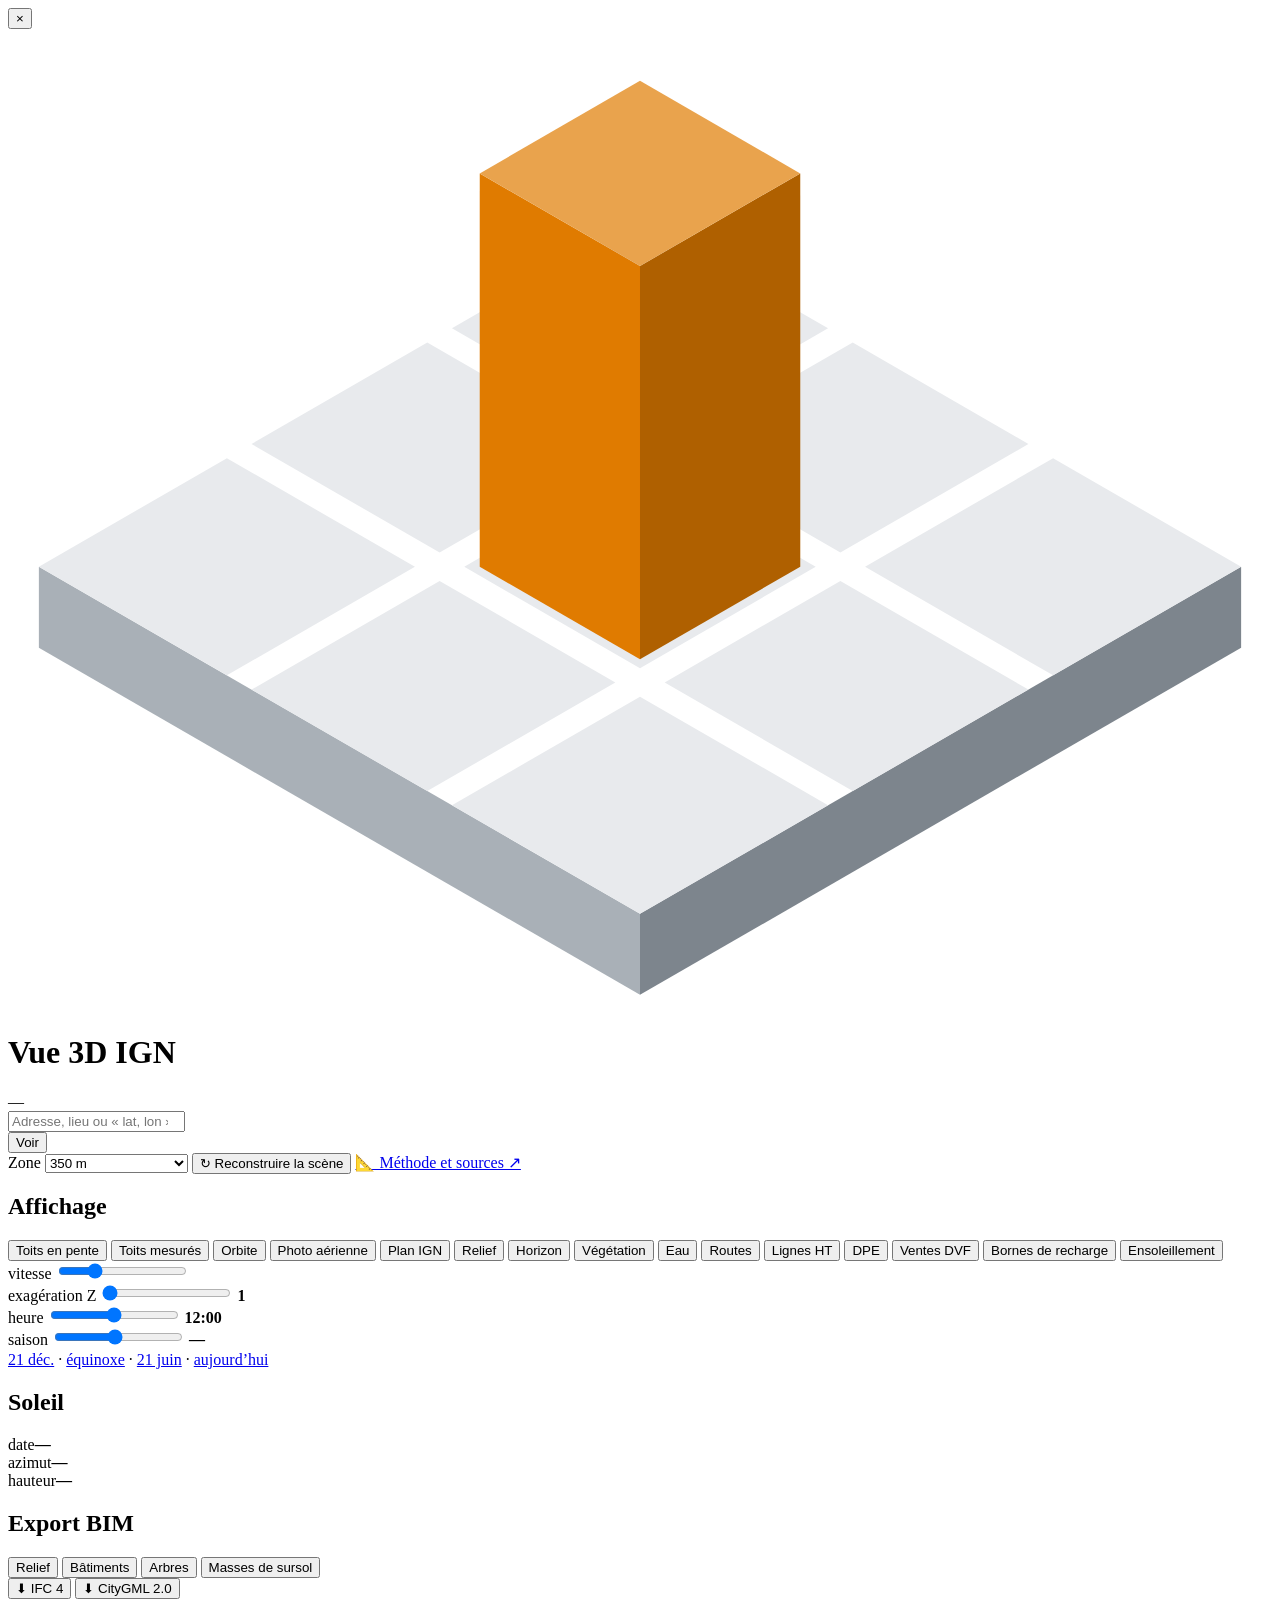
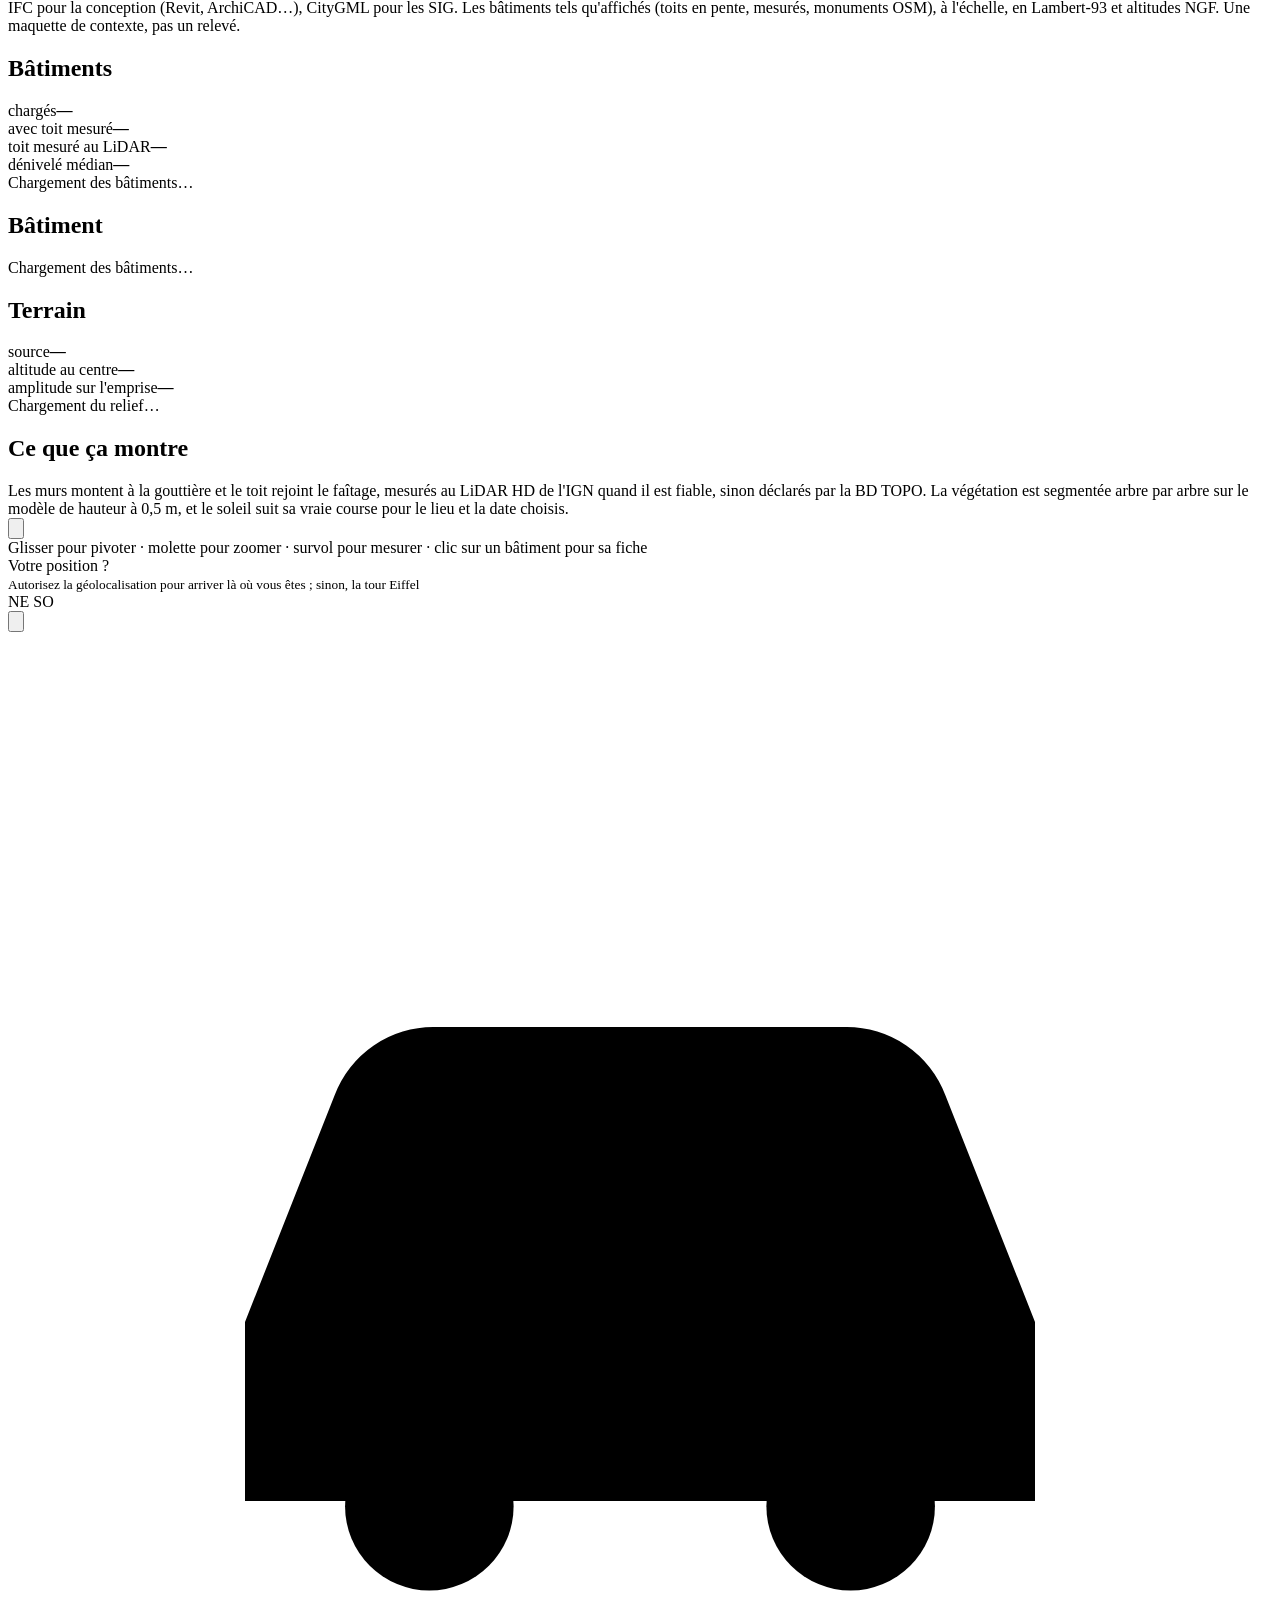
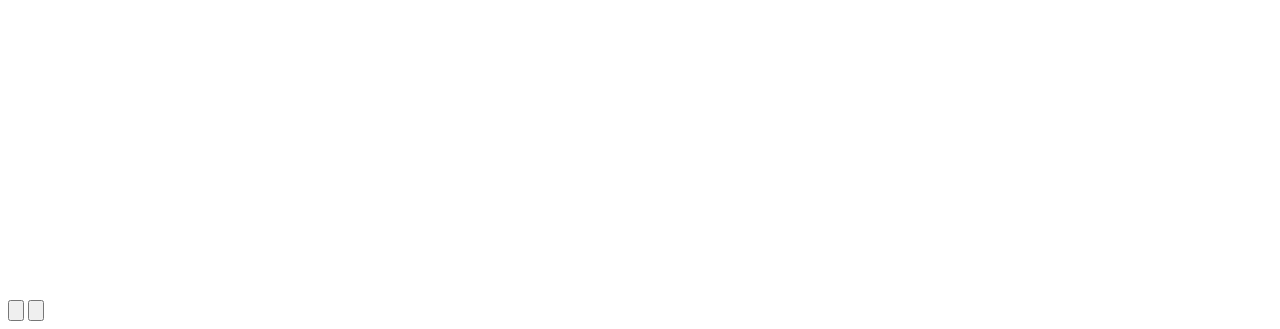
==== vue3d/static/index.html @ 6e0ed1bf "feat(scene): l'ensoleillement des toits, sur une année type de PVGIS Un bouton « Ensoleillement » pe" ====
<!DOCTYPE html>
<html lang="fr">
<head>
    <meta charset="utf-8" />
    <!-- Le logo, la Tuile (docs/logo/). Le PNG sert aux navigateurs sans
         favicon SVG ; il porte sa taille pour que Chrome garde le SVG, qui
         reste net à toute densité d'écran. iOS arrondit lui-même les coins
         de l'icône d'écran d'accueil, d'où un carré plein. -->
    <link rel="icon" href="static/favicon-32.png" sizes="32x32" type="image/png" />
    <link rel="icon" href="static/favicon.svg" type="image/svg+xml" />
    <link rel="apple-touch-icon" href="static/apple-touch-icon.png" />
    <meta name="viewport" content="width=device-width, initial-scale=1" />
    <!-- Ajoutée à l'écran d'accueil, la page s'ouvre sans la barre du
         navigateur : le seul plein écran de l'iPhone, qui n'a pas l'API. -->
    <meta name="mobile-web-app-capable" content="yes" />
    <meta name="apple-mobile-web-app-capable" content="yes" />
    <meta name="theme-color" content="#1f2328" />
    <title>Vue 3D IGN</title>
    <link rel="stylesheet" href="static/css/scene.css" />
    <script>
    // Petit écran, ou plein écran : la vue prend toute la place et le panneau
    // devient un tiroir (html.tiroir). Posée ici, avant le premier rendu : le
    // module, qui attend three.js, l'aurait posée après un premier affichage
    // à deux colonnes. 780 px : en dessous, le panneau de 300 px laissait moins
    // de 480 px à la vue ; 520 px de haut : un téléphone tenu en paysage.
    (() => {
        const petit = matchMedia('(max-width: 780px), (max-height: 520px)');
        const racine = document.documentElement;
        window.majTiroir = () => {
            const tiroir = petit.matches || racine.classList.contains('plein-ecran');
            racine.classList.toggle('tiroir', tiroir);
            if (!tiroir) racine.classList.remove('tiroir-ouvert');
        };
        window.majTiroir();
        petit.addEventListener('change', window.majTiroir);
    })();
    </script>
</head>
<body>
<div id="app">
    <div id="panel">
        <header>
            <button type="button" id="btn-fermer-tiroir" aria-label="Fermer le panneau">×</button>
            <h1><svg class="logo" viewBox="9.03 18.40 81.94 63.25" aria-hidden="true">
                <polygon points="11.03,51.90 50,74.40 50,79.65 11.03,57.15" fill="#a9b0b7"/>
                <polygon points="88.97,51.90 50,74.40 50,79.65 88.97,57.15" fill="#7d858d"/>
                <g fill="#e8eaed"><polygon points="50,29.40 62.19,36.44 50,43.48 37.81,36.44"/><polygon points="36.21,37.36 48.40,44.40 37.01,50.98 24.82,43.94"/><polygon points="23.22,44.86 35.41,51.90 23.22,58.94 11.03,51.90"/><polygon points="63.79,37.36 75.18,43.94 62.99,50.98 51.60,44.40"/><polygon points="50,45.32 61.39,51.90 50,58.48 38.61,51.90"/><polygon points="37.01,52.82 48.40,59.40 36.21,66.44 24.82,59.86"/><polygon points="76.78,44.86 88.97,51.90 76.78,58.94 64.59,51.90"/><polygon points="62.99,52.82 75.18,59.86 63.79,66.44 51.60,59.40"/><polygon points="50,60.32 62.19,67.36 50,74.40 37.81,67.36"/></g>
                <polygon points="39.61,51.90 50,57.90 50,32.40 39.61,26.40" fill="#e07b00"/>
                <polygon points="60.39,51.90 50,57.90 50,32.40 60.39,26.40" fill="#af6000"/>
                <polygon points="50,20.40 60.39,26.40 50,32.40 39.61,26.40" fill="#e9a34d"/>
            </svg>Vue 3D IGN</h1>
            <div id="nom-point" hidden></div>
            <div class="sub" id="coord-point">—</div>
            <form id="form-point" class="form-point" role="search" autocomplete="off">
                <div class="recherche">
                    <input id="in-lieu" type="search" placeholder="Adresse, lieu ou « lat, lon »"
                           aria-label="Adresse, lieu ou coordonnées" role="combobox" aria-autocomplete="list"
                           aria-expanded="false" aria-controls="suggestions" enterkeyhint="go" spellcheck="false" />
                    <ul id="suggestions" role="listbox" aria-label="Lieux trouvés" hidden></ul>
                </div>
                <button type="submit">Voir</button>
            </form>
            <!-- 2 000 m n'est pas proposé : la vue y rame (81 875 houppiers à
                 Gordes, quatre fois ceux de 1 000 m). `&zone=2000` dans l'URL
                 reste servi, et le sélecteur l'affiche alors. -->
            <label class="zone" title="Côté nord-sud de la zone chargée. Une zone plus petite se construit plus vite : jusqu'à huit fois à 350 m.">
                Zone
                <select id="in-zone">
                    <option value="350">350 m</option>
                    <option value="500">500 m</option>
                    <option value="700">700 m</option>
                    <option value="1000">1 000 m (par défaut)</option>
                </select>
            </label>
            <button type="button" id="btn-reconstruire" class="reconstruire"
                    title="Relire les données de l'IGN et reconstruire cette scène et ses couches. Au plus une fois toutes les 10 minutes.">↻ Reconstruire la scène</button>
            <a href="https://github.com/ysimonx/vue-3d-ign#readme" target="_blank" rel="noopener">📐 Méthode et sources ↗</a>
        </header>

        <div class="section">
            <h2>Affichage</h2>
            <div class="toggles">
                <button class="toggle on" id="t-roof">Toits en pente</button>
                <button class="toggle on" id="t-mesure" title="Pans mesurés au LiDAR là où le toit résumé s'en écarte de plus de 0,7 m">Toits mesurés</button>
                <button class="toggle on" id="t-monuments" hidden title="Parties de bâtiments modélisées dans OpenStreetMap (building:part)">Monuments OSM</button>
                <button class="toggle" id="t-orbit">Orbite</button>
                <button class="toggle on" id="t-fond">Photo aérienne</button>
                <button class="toggle" id="t-plan">Plan IGN</button>
                <button class="toggle on" id="t-relief">Relief</button>
                <button class="toggle on" id="t-horizon" title="Le paysage alentour jusqu'à 60 km, en tuiles : orthophoto et RGE ALTI de l'IGN">Horizon</button>
                <button class="toggle" id="t-veg">Végétation</button>
                <button class="toggle on" id="t-eau">Eau</button>
                <button class="toggle on" id="t-routes">Routes</button>
                <button class="toggle on" id="t-lignes">Lignes HT</button>
                <button class="toggle on" id="t-constructions" hidden title="Réservoirs, torchères, cheminées, antennes et mâts de la BD TOPO">Réservoirs, mâts</button>
                <button class="toggle on" id="t-ouvrages" hidden title="Murs, ponts, voies ferrées et terrains de sport de la BD TOPO">Murs, ponts, rails</button>
                <button class="toggle" id="t-nuage" hidden title="Tout le bâti en points du nuage LiDAR HD ; les ouvrages ajourés, comme la tour Eiffel, y sont toujours">Nuage LiDAR</button>
                <button class="toggle on" id="t-vehicules" hidden title="Véhicules vus sur l'orthophoto, le jour de la prise de vue">Véhicules</button>
                <button class="toggle on" id="t-piscines" hidden title="Piscines vues sur l'orthophoto">Piscines</button>
                <button class="toggle on" id="t-navires" hidden title="Bateaux vus sur l'orthophoto, sur l'eau">Bateaux</button>
                <button class="toggle on" id="t-panneaux" hidden title="Panneaux solaires du registre OpenPVMapper">Panneaux solaires</button>
                <button class="toggle" id="t-dpe" title="Diagnostics de performance énergétique (ADEME) des bâtiments autour du point : lus au premier clic">DPE</button>
                <button class="toggle" id="t-dvf" title="Ventes immobilières des cinq dernières années (DVF) autour du point : lues au premier clic">Ventes DVF</button>
                <button class="toggle" id="t-bornes" title="Bornes de recharge pour véhicules électriques (base nationale IRVE, data.gouv.fr) autour du point : lues au premier clic">Bornes de recharge</button>
                <button class="toggle" id="t-solaire" title="Le soleil reçu par chaque toit sur une année type (PVGIS), avec l'ombre des bâtiments, des arbres et du relief : calculé au premier clic">Ensoleillement</button>
            </div>
            <div class="row">
                <label for="speed" title="Orbite : degrés par seconde. Drone : vitesse de pointe, 3 m/s par cran.">vitesse</label>
                <input type="range" id="speed" min="1" max="20" step="1" value="6" />
            </div>
            <div class="row">
                <label for="exag">exagération Z</label>
                <input type="range" id="exag" min="1" max="5" step="0.5" value="1" />
                <b id="s-exag">1</b>
            </div>
            <div class="row">
                <label for="heure">heure</label>
                <input type="range" id="heure" min="0" max="24" step="0.25" value="12" />
                <b id="s-heure">12:00</b>
            </div>
            <div class="row">
                <label for="saison">saison</label>
                <input type="range" id="saison" min="1" max="365" step="1" value="172" />
                <b id="s-saison">—</b>
            </div>
            <div class="note" style="margin-top:2px">
                <a href="#" class="saison-cran" data-mois="12" data-jour="21">21 déc.</a> ·
                <a href="#" class="saison-cran" data-mois="3" data-jour="21">équinoxe</a> ·
                <a href="#" class="saison-cran" data-mois="6" data-jour="21">21 juin</a> ·
                <a href="#" id="saison-aujourdhui">aujourd’hui</a>
            </div>
        </div>

        <div class="section">
            <h2>Soleil</h2>
            <div class="stat"><span>date</span><b id="s-date">—</b></div>
            <div class="stat"><span>azimut</span><b id="s-azimut">—</b></div>
            <div class="stat"><span>hauteur</span><b id="s-hauteur">—</b></div>
            <div class="note" id="note-soleil"></div>
        </div>

        <div class="section">
            <h2>Export BIM</h2>
            <div class="toggles">
                <button class="toggle on" id="x-relief">Relief</button>
                <button class="toggle on" id="x-batiments">Bâtiments</button>
                <button class="toggle on" id="x-arbres">Arbres</button>
                <button class="toggle" id="x-masses" title="Sursol ni bâti ni végétal : murs, abris, véhicules…">Masses de sursol</button>
            </div>
            <button type="button" class="lien-ext" id="btn-ifc" data-format="ifc"
                    title="Pour Revit, ArchiCAD, Vectorworks, Allplan…">⬇ IFC 4</button>
            <button type="button" class="lien-ext" id="btn-citygml" data-format="citygml"
                    title="Pour les SIG et les maquettes urbaines : FME, 3DCityDB, FZKViewer…">⬇ CityGML 2.0</button>
            <div class="note" id="note-export">
                IFC pour la conception (Revit, ArchiCAD…), CityGML pour les SIG.
                Les bâtiments tels qu'affichés (toits en pente, mesurés, monuments
                OSM), à l'échelle, en Lambert-93 et altitudes NGF. Une maquette de
                contexte, pas un relevé.
            </div>
        </div>

        <div class="section" id="sec-moi" hidden>
            <h2>Ma position</h2>
            <div class="stat"><span>précision</span><b id="m-prec">—</b></div>
            <div class="stat"><span>distance au point</span><b id="m-dist">—</b></div>
            <div class="note" id="m-note"></div>
        </div>

        <div class="section">
            <h2>Bâtiments</h2>
            <div class="stat"><span>chargés</span><b id="s-total">—</b></div>
            <div class="stat"><span>avec toit mesuré</span><b id="s-roof">—</b></div>
            <div class="stat"><span>toit mesuré au LiDAR</span><b id="s-lidar">—</b></div>
            <div class="stat"><span>dénivelé médian</span><b id="s-slope">—</b></div>
            <div class="stat" id="l-ecarts" hidden title="Toits dessinés comparés aux points « bâtiment » du nuage LiDAR HD qui tombent dessus"><span>vérifiés au nuage LiDAR</span><b id="s-ecarts">—</b></div>
            <div class="note legende" id="legende-ecarts" hidden>Points du nuage sur les toits, décalage ôté :<i class="sous"></i>toit au-dessus<i class="egal"></i>à ±0,25 m<i class="sur"></i>toit en dessous</div>
            <div class="note" id="note">Chargement des bâtiments…</div>
        </div>

        <div class="section">
            <h2>Bâtiment</h2>
            <div id="fiche-batiment"></div>
            <div class="note" id="note-batiment">Chargement des bâtiments…</div>
        </div>

        <div class="section" id="sec-dpe" hidden>
            <h2>DPE (ADEME)</h2>
            <div id="dpe-resume"></div>
            <div class="note" id="dpe-note"></div>
        </div>

        <div class="section" id="sec-dvf" hidden>
            <h2>Ventes (DVF)</h2>
            <div id="dvf-resume"></div>
            <div id="dvf-parcelle"></div>
            <div class="note" id="dvf-note"></div>
        </div>

        <div class="section" id="sec-bornes" hidden>
            <h2>Bornes de recharge (IRVE)</h2>
            <div id="bornes-resume"></div>
            <div class="note" id="bornes-note"></div>
        </div>

        <div class="section" id="sec-solaire" hidden>
            <h2>Ensoleillement des toits</h2>
            <div id="solaire-resume"></div>
            <div class="note" id="solaire-note"></div>
        </div>

        <div class="section">
            <h2>Terrain</h2>
            <div class="stat"><span>source</span><b id="s-src">—</b></div>
            <div class="stat"><span>altitude au centre</span><b id="s-alt">—</b></div>
            <div class="stat"><span>amplitude sur l'emprise</span><b id="s-amp">—</b></div>
            <div class="note" id="note-terrain">Chargement du relief…</div>
        </div>

        <div class="section">
            <h2>Ce que ça montre</h2>
            <div class="note">
                Les murs montent à la gouttière et le toit rejoint le faîtage,
                mesurés au LiDAR HD de l'IGN quand il est fiable, sinon déclarés
                par la BD TOPO. La végétation est segmentée arbre par arbre sur le
                modèle de hauteur à 0,5 m, et le soleil suit sa vraie course pour
                le lieu et la date choisis.
            </div>
        </div>

        <div class="section" id="sec-veg" hidden>
            <h2>Végétation &amp; sursol</h2>
            <div class="stat"><span>hauteur max</span><b id="v-max">—</b></div>
            <div class="stat"><span>masque au sud</span><b id="v-masque">—</b></div>
            <div class="stat"><span>obstacle dominant</span><b id="v-obstacle">—</b></div>
            <div class="note" id="v-note">Chargement…</div>
        </div>
    </div>

    <div id="voile"></div>
    <div id="scene">
        <button type="button" id="btn-tiroir" class="bouton-vue" aria-label="Ouvrir le panneau"
                aria-controls="panel" aria-expanded="false" title="Recherche, affichage, fiches">
            <svg viewBox="0 0 24 24" aria-hidden="true"><path d="M4 7h16M4 12h16M4 17h16"/></svg>
        </button>
        <div id="haut-gauche">
            <div id="hint">Glisser pour pivoter · molette pour zoomer · survol pour mesurer · clic sur un bâtiment pour sa fiche</div>
            <div id="hud-drone" class="etat-couche" role="status" hidden></div>
            <div id="etat-monuments" class="etat-couche" role="status" hidden><i class="roue"></i><span></span></div>
            <div id="etat-ouvrages" class="etat-couche" role="status" hidden><i class="roue"></i><span></span></div>
            <div id="etat-nuage" class="etat-couche" role="status" hidden><i class="roue"></i><span></span></div>
            <div id="etat-vehicules" class="etat-couche" role="status" hidden><i class="roue"></i><span></span></div>
            <div id="etat-foncier" class="etat-couche" role="status" hidden><i class="roue"></i><span></span></div>
            <div id="etat-solaire" class="etat-couche" role="status" hidden><i class="roue"></i><span></span></div>
            <div id="etat-moi" class="etat-couche" role="status" hidden><i class="roue"></i><span></span></div>
            <div id="conseil-veg" class="etat-couche conseil" role="status" hidden>
                <span></span>
                <button type="button" class="agir">Masquer la végétation</button>
                <button type="button" class="fermer" aria-label="Fermer le conseil">×</button>
            </div>
        </div>
        <div id="attente" hidden></div>
        <div id="boussole" title="Orientation">
            <div class="rose" id="rose">
                <div class="aiguille"></div>
                <span class="n">N</span><span class="e">E</span>
                <span class="s">S</span><span class="o">O</span>
            </div>
        </div>
        <div id="nav-vue">
            <button type="button" id="btn-plein-ecran" class="bouton-vue" hidden title="Plein écran"
                    aria-label="Plein écran">
                <svg viewBox="0 0 24 24" aria-hidden="true">
                    <path class="entrer" d="M4 9V4h5M20 9V4h-5M4 15v5h5M20 15v5h-5"/>
                    <path class="sortir" d="M9 4v5H4M15 4v5h5M9 20v-5H4M15 20v-5h5"/>
                </svg>
            </button>
            <button type="button" id="t-moi" class="bouton-vue" aria-label="Ma position"
                    title="Ma position : un repère dans la scène, suivi en continu ; à nouveau, la scène recentrée si vous en êtes sorti, sinon le suivi arrêté">
                <svg viewBox="0 0 24 24" aria-hidden="true">
                    <circle cx="12" cy="12" r="6.5"/><circle cx="12" cy="12" r="2"/>
                    <path d="M12 2.5v3M12 18.5v3M2.5 12h3M18.5 12h3"/>
                </svg>
            </button>
            <button type="button" id="v-nuage" class="bouton-vue texte" hidden aria-label="Nuage LiDAR"
                    title="Nuage LiDAR : tout le bâti en points du LiDAR HD ; les ouvrages ajourés, comme la tour Eiffel, y sont toujours">LiDAR</button>
            <a id="t-voiture" class="bouton-vue" href="voiture" aria-label="En voiture"
               title="En voiture : la vue suit votre position comme un GPS, et charge les bâtiments sur la route, devant vous">
                <svg viewBox="0 0 24 24" aria-hidden="true">
                    <path d="M4.5 16.5v-3.4l1.7-4.3a2 2 0 0 1 1.9-1.3h7.8a2 2 0 0 1 1.9 1.3l1.7 4.3v3.4z"/>
                    <path d="M4.5 13.1h15"/>
                    <circle cx="8" cy="16.6" r="1.6"/><circle cx="16" cy="16.6" r="1.6"/>
                </svg>
            </a>
            <button type="button" id="t-drone" class="bouton-vue" aria-label="Drone"
                    title="Piloter un drone, vu de derrière : au clavier, flèches, Q D, espace et Maj ; au doigt, les flèches à l'écran">
                <svg viewBox="0 0 24 24" aria-hidden="true">
                    <circle cx="5.5" cy="5.5" r="3"/><circle cx="18.5" cy="5.5" r="3"/>
                    <circle cx="5.5" cy="18.5" r="3"/><circle cx="18.5" cy="18.5" r="3"/>
                    <path d="M7.6 7.6l2.4 2.4M16.4 7.6L14 10M7.6 16.4l2.4-2.4M16.4 16.4L14 14"/>
                    <rect x="10" y="10" width="4" height="4" rx="1"/>
                </svg>
            </button>
            <button type="button" id="btn-aide" class="bouton-vue" aria-label="Prise en main"
                    aria-haspopup="dialog" aria-controls="tuto" title="Prise en main : les gestes, et ce que montre la vue">
                <svg viewBox="0 0 24 24" aria-hidden="true">
                    <circle cx="12" cy="12" r="9"/>
                    <path d="M9.4 9.3a2.7 2.7 0 0 1 5.2 1c0 1.9-2.6 2.3-2.6 4"/><path d="M12 17.6v.1"/>
                </svg>
            </button>
        </div>
        <!-- Prise en main. Chaque geste a son texte au doigt et à la souris
             (data-doigt, data-souris) ; la bascule choisit, l'appareil propose. -->
        <dialog id="tuto" aria-labelledby="tuto-titre">
            <form method="dialog">
                <header>
                    <h2 id="tuto-titre">Prise en main</h2>
                    <button class="fermer" value="fermer" aria-label="Fermer">×</button>
                </header>
                <p class="tuto-intro">Le lieu en 3D, reconstruit à partir des données ouvertes de l'IGN :
                    bâtiments et toits, arbres, relief, photo aérienne, jusqu'à l'horizon.</p>
                <div class="tuto-mode" role="radiogroup" aria-label="Gestes">
                    <button type="button" role="radio" data-mode="doigt">Au doigt</button>
                    <button type="button" role="radio" data-mode="souris">À la souris</button>
                </div>
                <ul class="tuto-etapes">
                    <li><svg viewBox="0 0 24 24" aria-hidden="true"><path d="M20 12a8 8 0 1 1-2.3-5.6"/><path d="M20 4v4h-4"/></svg>
                        <div><b>Tourner autour</b><span data-doigt="Glisser un doigt sur la vue. Elle tourne seule à l'ouverture : le premier geste l'arrête."
                            data-souris="Glisser avec le bouton gauche. La vue tourne seule à l'ouverture : le premier geste l'arrête."></span></div></li>
                    <li><svg viewBox="0 0 24 24" aria-hidden="true"><circle cx="11" cy="11" r="6.5"/><path d="M20 20l-4.4-4.4M11 8.5v5M8.5 11h5"/></svg>
                        <div><b>Zoomer</b><span data-doigt="Pincer ou écarter deux doigts."
                            data-souris="Molette, ou deux doigts sur le pavé tactile."></span></div></li>
                    <li><svg viewBox="0 0 24 24" aria-hidden="true"><path d="M12 3v18M3 12h18M9.5 5.5L12 3l2.5 2.5M9.5 18.5L12 21l2.5-2.5M5.5 9.5L3 12l2.5 2.5M18.5 9.5L21 12l-2.5 2.5"/></svg>
                        <div><b>Se déplacer</b><span data-doigt="Glisser à deux doigts."
                            data-souris="Glisser avec le bouton droit, ou Maj + glisser."></span></div></li>
                    <li><svg viewBox="0 0 24 24" aria-hidden="true"><path d="M5 21V8l7-4 7 4v13M9 21v-5h6v5M9 11h.01M15 11h.01"/></svg>
                        <div><b>Un bâtiment</b><span data-doigt="Le toucher : sa fiche s'ouvre — usage, hauteur, étages, année, matériaux."
                            data-souris="Le survoler pour mesurer ; cliquer pour sa fiche — usage, hauteur, étages, année, matériaux."></span></div></li>
                    <li><svg viewBox="0 0 24 24" aria-hidden="true"><path d="M12 21s-7-6.2-7-11a7 7 0 0 1 14 0c0 4.8-7 11-7 11z"/><circle cx="12" cy="10" r="2.5"/></svg>
                        <div><b>Changer de lieu</b><span>Chercher une adresse dans le panneau (☰ en haut à gauche sur petit écran).
                            Les flèches N, E, S, O au bord de la vue décalent la scène dans leur direction.</span></div></li>
                    <li><svg viewBox="0 0 24 24" aria-hidden="true"><path d="M12 3l9 5-9 5-9-5 9-5z"/><path d="M3 13l9 5 9-5"/></svg>
                        <div><b>Choisir ce qui s'affiche</b><span>Dans le panneau : toits, végétation, eau, plan IGN ou photo,
                            heure et saison pour les ombres, DPE et ventes immobilières (DVF) des bâtiments, bornes de recharge.</span></div></li>
                    <li><svg viewBox="0 0 24 24" aria-hidden="true"><circle cx="5.5" cy="5.5" r="3"/><circle cx="18.5" cy="5.5" r="3"/><circle cx="5.5" cy="18.5" r="3"/><circle cx="18.5" cy="18.5" r="3"/><path d="M7.6 7.6l2.4 2.4M16.4 7.6L14 10M7.6 16.4l2.4-2.4M16.4 16.4L14 14"/><rect x="10" y="10" width="4" height="4" rx="1"/></svg>
                        <div><b>Survoler en drone</b><span data-doigt="Le bouton drone, à droite : les flèches à l'écran pour avancer, tourner, monter, descendre ; le même bouton pour sortir."
                            data-souris="Le bouton drone, à droite : ↑ ↓ avancer, ← → tourner, Q D glisser, espace monter, Maj descendre ; Échap pour sortir."></span></div></li>
                    <li><svg viewBox="0 0 24 24" aria-hidden="true"><circle cx="12" cy="12" r="6.5"/><circle cx="12" cy="12" r="2"/><path d="M12 2.5v3M12 18.5v3M2.5 12h3M18.5 12h3"/></svg>
                        <div><b>Ma position</b><span>Le bouton cible, à droite : vous dans la scène, suivi en continu ; sorti de la scène, le même bouton la recentre sur vous.</span></div></li>
                </ul>
                <footer>
                    <span>Ce guide se rouvre par le bouton <b>?</b> à droite de la vue.</span>
                    <button class="tuto-ok" value="ok">C'est parti</button>
                </footer>
            </form>
        </dialog>
        <!-- Les touches du drone, au doigt : chacune tient enfoncée la touche
             du clavier qu'elle porte (touchesDrone). -->
        <div id="pad-drone" hidden>
            <div class="pad" aria-label="Avancer et tourner">
                <button type="button" data-touche="ArrowUp" style="grid-area:1/2" aria-label="Avancer">↑</button>
                <button type="button" data-touche="ArrowLeft" style="grid-area:2/1" aria-label="Tourner à gauche">↶</button>
                <button type="button" data-touche="ArrowDown" style="grid-area:2/2" aria-label="Reculer">↓</button>
                <button type="button" data-touche="ArrowRight" style="grid-area:2/3" aria-label="Tourner à droite">↷</button>
            </div>
            <div class="pad" aria-label="Monter, descendre et glisser">
                <button type="button" data-touche="Space" style="grid-area:1/2" aria-label="Monter">▲</button>
                <button type="button" data-touche="KeyA" style="grid-area:2/1" aria-label="Glisser à gauche">◀</button>
                <button type="button" data-touche="ShiftLeft" style="grid-area:2/2" aria-label="Descendre">▼</button>
                <button type="button" data-touche="KeyD" style="grid-area:2/3" aria-label="Glisser à droite">▶</button>
            </div>
        </div>
        <div id="decalage" hidden>
            <button type="button" class="n" data-vers="n"><span class="pointe"></span>N</button>
            <button type="button" data-vers="e"><span class="pointe"></span>E</button>
            <button type="button" data-vers="s"><span class="pointe"></span>S</button>
            <button type="button" data-vers="o"><span class="pointe"></span>O</button>
        </div>
        <div id="tip"></div>
        <div id="credits"></div>
    </div>
</div>

<script>
// La scène est demandée tout de suite, sans attendre three.js : le module qui
// l'affiche ne s'exécute qu'une fois ses trois fichiers venus du CDN et
// compilés, et c'est lui qui la demandait — 0,1 s après la demande de
// three.js, mesuré dans Chrome à cache vide (outils/chrono-page.mjs), autant
// de plus sur l'attente d'une scène à construire. Même adresse que celle du
// module (REQUETE, plus bas), qui ne reprend cette demande que si les deux
// concordent.
//
// Sans point dans l'URL, la page propose d'abord de se géolocaliser, et le
// module attend la réponse (DEPART). Position autorisée, déjà ou à la
// demande : elle s'écrit dans l'URL, avec moi=1 pour que le repère de « Ma
// position » la suive. Refusée, sans réponse, indisponible ou hors de France
// métropolitaine : l'accueil, la tour Eiffel (ACCUEIL, dans le module), dont
// la raison est rendue pour le dire.
(() => {
    const lire = (params, n) => { const v = Number(String(params.get(n) || '').replace(',', '.')); return Number.isFinite(v) && params.get(n) !== null ? v : null; };
    // POINT_DEFAUT, plus bas.
    const ACCUEIL = { lat: 48.8583, lon: 2.2942 };
    // scene.EMPRISE_SERVIE : au-delà, le serveur refuse le point.
    const dansEmprise = (lat, lon) => lat >= 41.0 && lat <= 51.6 && lon >= -5.8 && lon <= 10.0;
    // Sans réponse au bout de ce temps, l'accueil : un refus n'est pas
    // toujours dit. La demande de Firefox se ferme d'un clic à côté sans
    // répondre, et Chrome, après quelques refus, ne la montre plus qu'en
    // icône dans la barre d'adresse. Une autorisation donnée ensuite emmène
    // quand même là où l'on est.
    const ATTENTE_POSITION_S = 10;

    function demanderScene() {
        const params = new URLSearchParams(location.search);
        const lat = lire(params, 'lat'), lon = lire(params, 'lon');
        const point = lat !== null && lon !== null ? { lat, lon } : ACCUEIL;
        // Sans zone=, 1 000 m : ZONE_DEFAUT_M, plus bas.
        const zone = lire(params, 'zone') ?? 1000;
        const url = `api/scene?lat=${point.lat}&lon=${point.lon}`
            + `&zone=${Math.min(Math.max(Math.round(zone / 50) * 50, 150), 2000)}`;
        const reponse = fetch(url);
        reponse.catch(() => {});      // l'erreur est traitée par le module
        window.DEMANDE_SCENE = { url, reponse };
    }

    /** {} une fois la position écrite dans l'URL, sinon { raison } de l'accueil. */
    async function positionDeDepart() {
        // Hors https, l'API existe mais échoue sans que rien n'ait été refusé.
        if (!navigator.geolocation || !window.isSecureContext) return { raison: 'indisponible' };
        let etat = null;
        try { etat = (await navigator.permissions.query({ name: 'geolocation' })).state; }
        catch (e) { /* sans l'API des permissions, la demande dira */ }
        if (etat === 'denied') return { raison: 'refusee' };
        const attente = document.getElementById('attente');
        attente.hidden = false;
        attente.innerHTML = etat === 'granted' ? 'Localisation…'
            : 'Votre position ?<br><small>Autorisez la géolocalisation pour arriver là où vous êtes ; '
              + 'sinon, la tour Eiffel</small>';
        return new Promise(fini => {
            let tardive = false;
            const minuterie = setTimeout(() => { tardive = true; fini({ raison: 'sans-reponse' }); },
                                         ATTENTE_POSITION_S * 1000);
            navigator.geolocation.getCurrentPosition(pos => {
                const { latitude: lat, longitude: lon } = pos.coords;
                if (!dansEmprise(lat, lon)) {
                    if (!tardive) { clearTimeout(minuterie); fini({ raison: 'hors-emprise' }); }
                    return;
                }
                // Arrondie comme la clé du cache (scene.SCENE_ARRONDI), comme
                // les flèches de décalage. Écrite dans l'URL : un rechargement
                // ne relance pas une construction à quelques mètres de là.
                const u = new URL(location.href);
                u.searchParams.set('lat', Number(lat.toFixed(4)));
                u.searchParams.set('lon', Number(lon.toFixed(4)));
                u.searchParams.set('moi', '1');
                const adresse = u.pathname + u.search + u.hash;
                if (tardive) { location.assign(adresse); return; }
                clearTimeout(minuterie);
                history.replaceState(null, '', adresse);
                fini({});
            }, err => {
                if (tardive) return;
                clearTimeout(minuterie);
                fini({ raison: err.code === err.PERMISSION_DENIED ? 'refusee' : 'indisponible' });
            // Le centre d'une scène n'a pas besoin du GPS, dont un premier
            // point se fait attendre : le réseau suffit. Le repère, lui, suit
            // ensuite en haute précision (watchPosition, dans le module).
            }, { enableHighAccuracy: false, maximumAge: 60000, timeout: ATTENTE_POSITION_S * 1000 });
        });
    }

    const params = new URLSearchParams(location.search);
    if (lire(params, 'lat') !== null && lire(params, 'lon') !== null) {
        demanderScene();
        window.DEPART = Promise.resolve({});
    } else {
        window.DEPART = positionDeDepart().then(depart => { demanderScene(); return depart; });
    }
})();
</script>
<script type="importmap">
{
  "imports": {
    "three": "https://cdn.jsdelivr.net/npm/three@0.160.0/build/three.module.js",
    "three/addons/": "https://cdn.jsdelivr.net/npm/three@0.160.0/examples/jsm/"
  }
}
</script>
<script type="module" src="static/js/scene/main.js"></script>
</body>
</html>
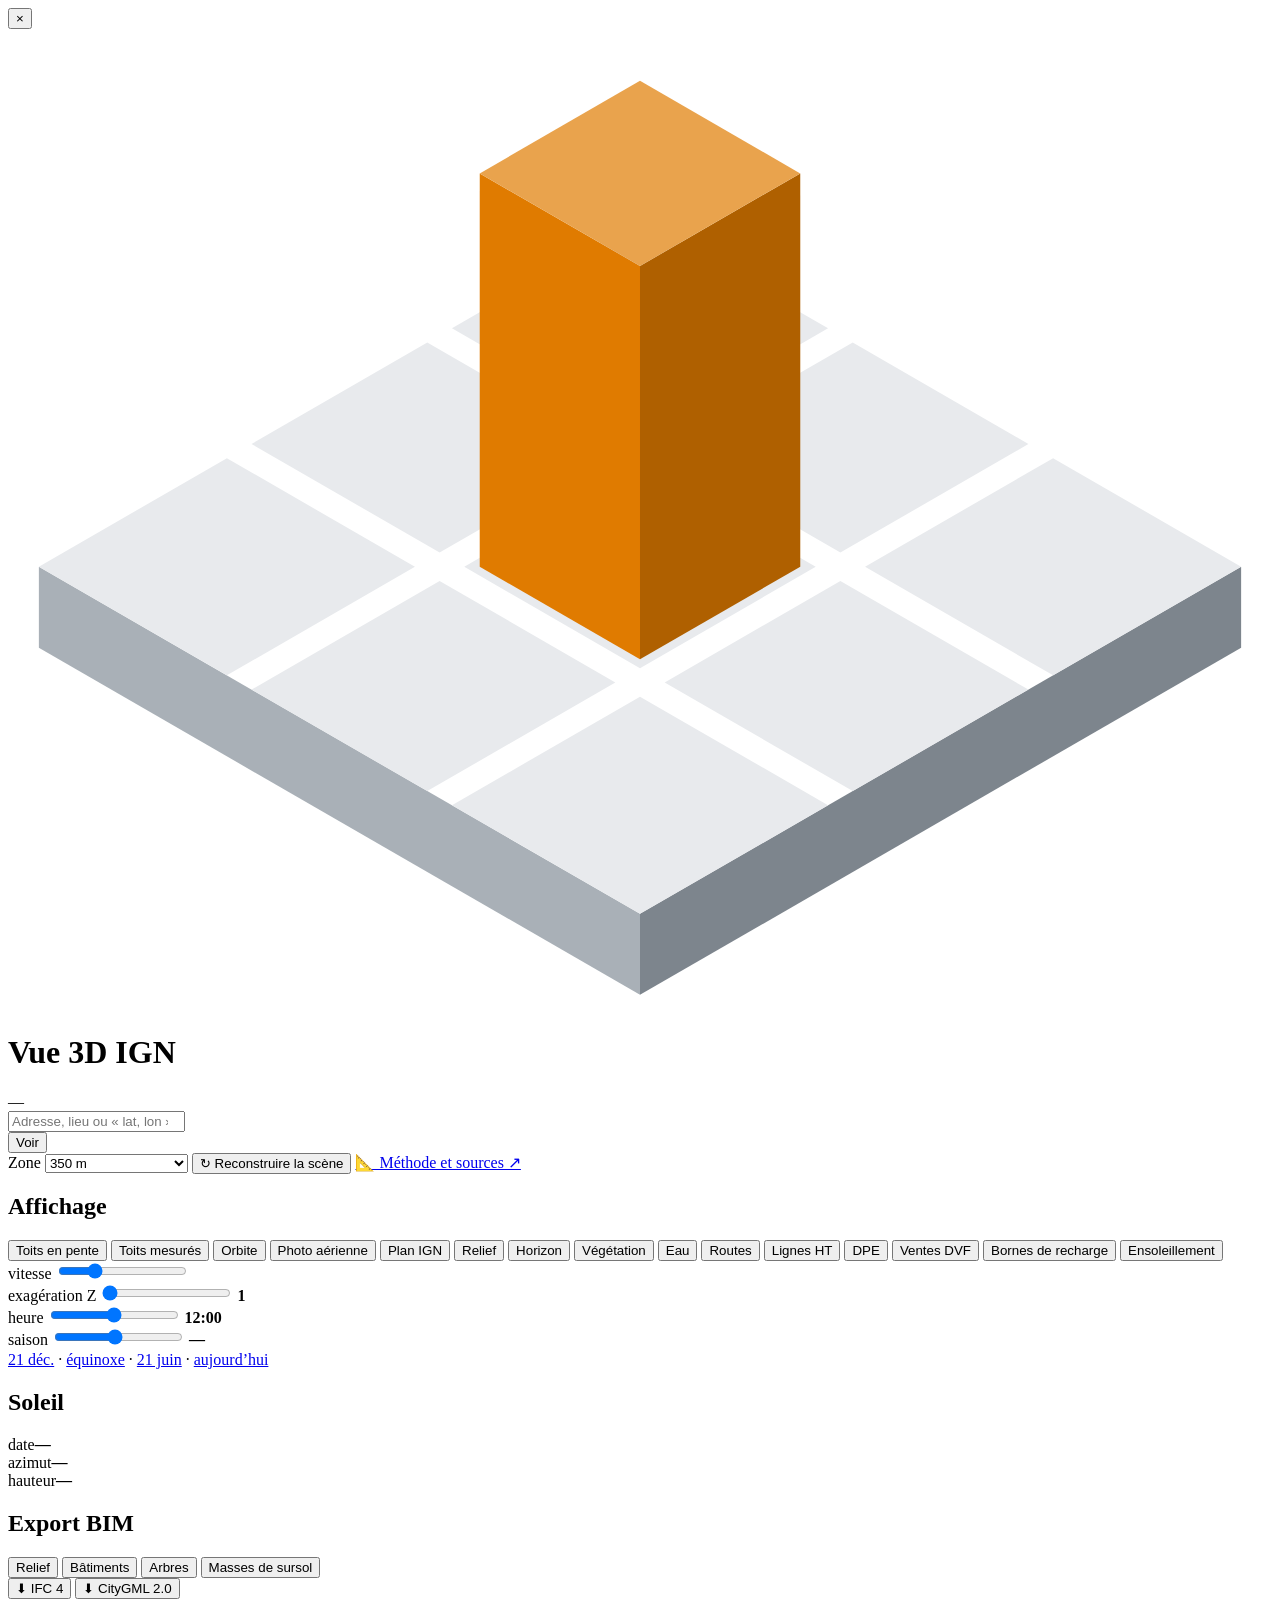
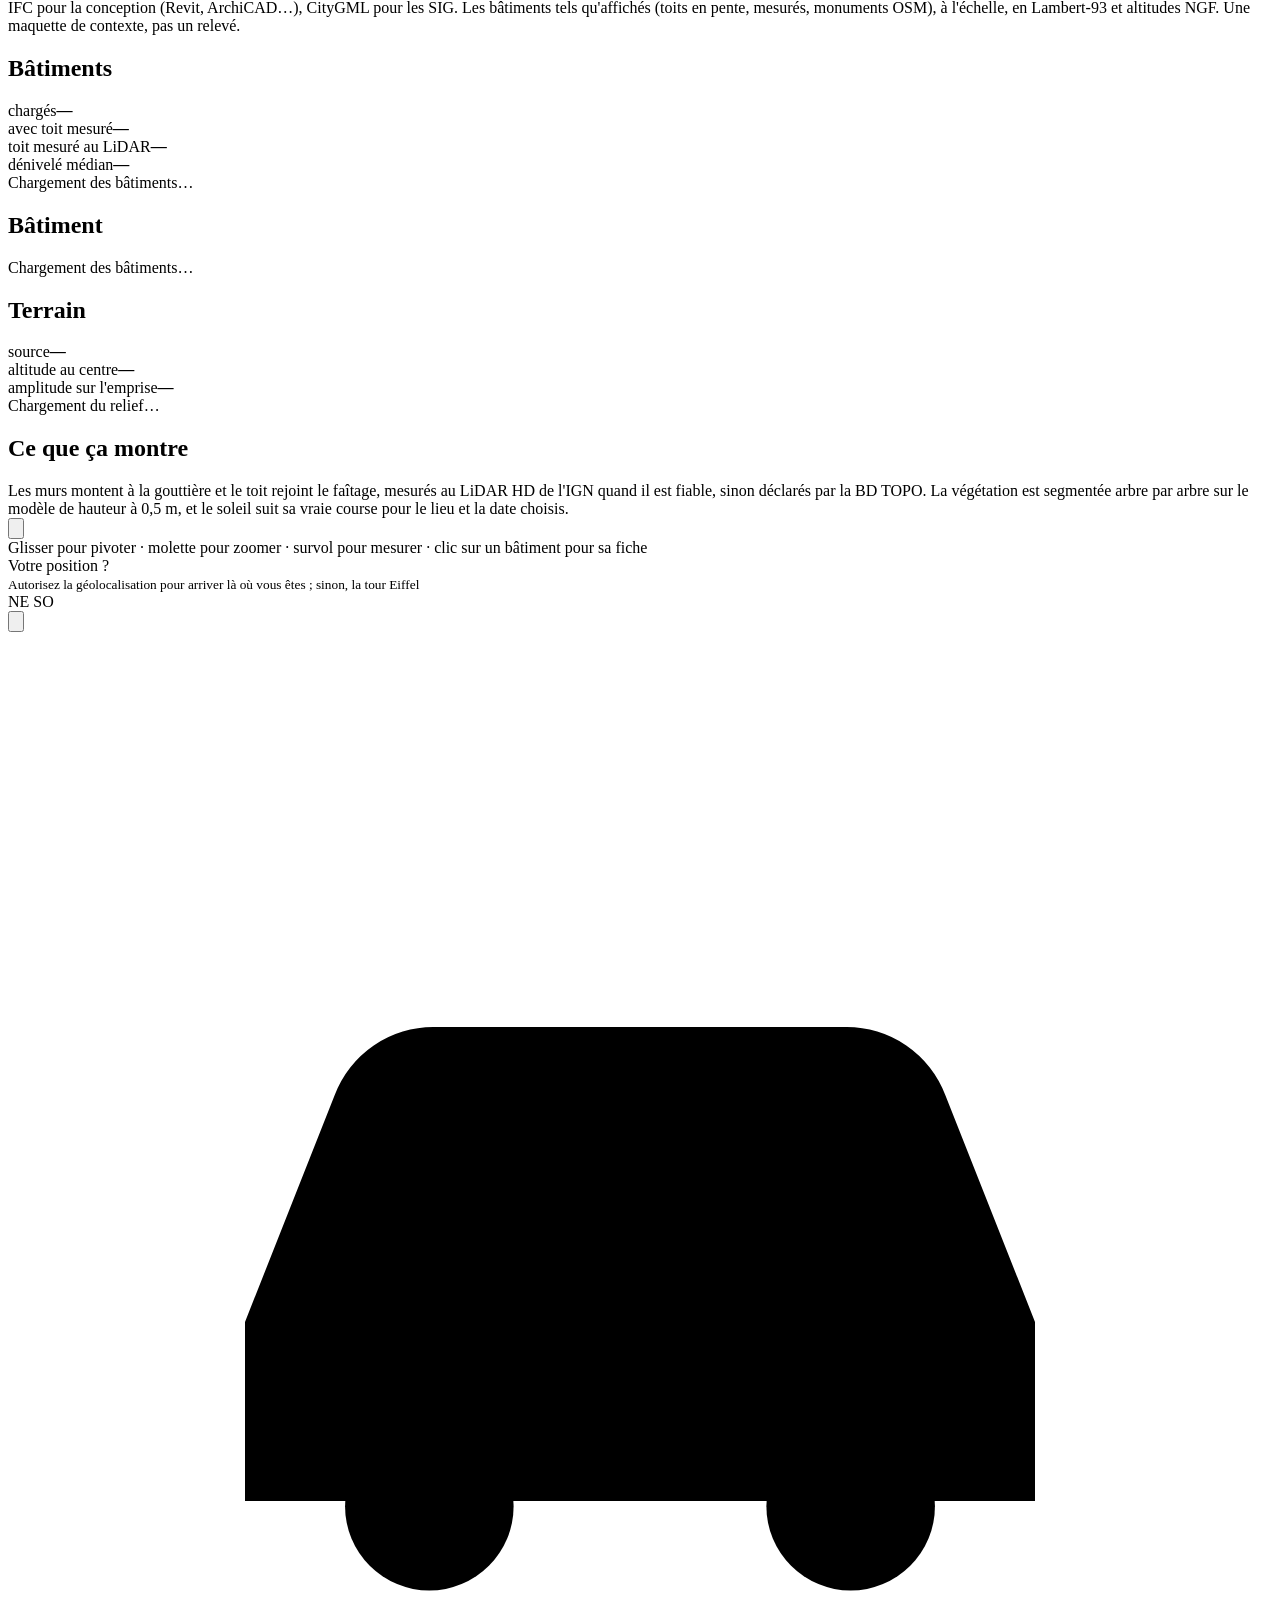
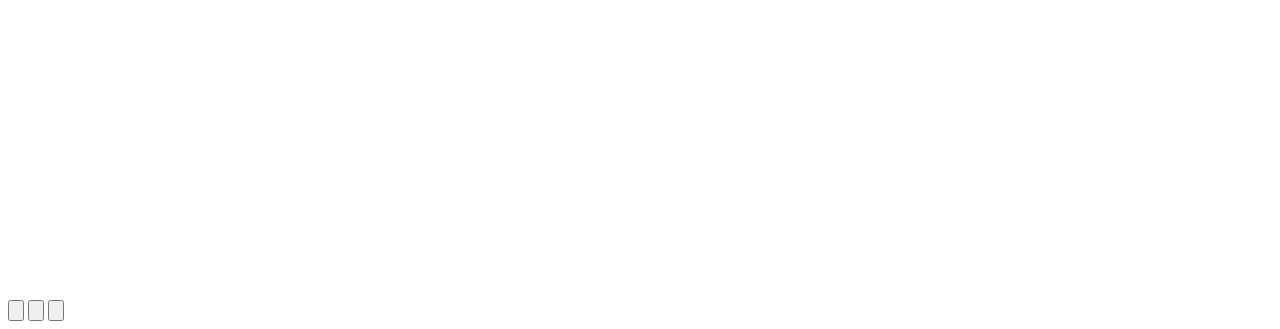
==== commit 1e943533: "feat(page): partager une vue, caméra, soleil et couches compris Un bouton sur la vue donne un lien q" ====
--- a/vue3d/static/index.html
+++ b/vue3d/static/index.html
@@ -251,6 +251,7 @@
             <div id="etat-vehicules" class="etat-couche" role="status" hidden><i class="roue"></i><span></span></div>
             <div id="etat-foncier" class="etat-couche" role="status" hidden><i class="roue"></i><span></span></div>
             <div id="etat-solaire" class="etat-couche" role="status" hidden><i class="roue"></i><span></span></div>
+            <div id="etat-partage" class="etat-couche" role="status" hidden><i class="roue"></i><span></span></div>
             <div id="etat-moi" class="etat-couche" role="status" hidden><i class="roue"></i><span></span></div>
             <div id="conseil-veg" class="etat-couche conseil" role="status" hidden>
                 <span></span>
@@ -298,6 +299,13 @@
                     <circle cx="5.5" cy="18.5" r="3"/><circle cx="18.5" cy="18.5" r="3"/>
                     <path d="M7.6 7.6l2.4 2.4M16.4 7.6L14 10M7.6 16.4l2.4-2.4M16.4 16.4L14 14"/>
                     <rect x="10" y="10" width="4" height="4" rx="1"/>
+                </svg>
+            </button>
+            <button type="button" id="btn-partager" class="bouton-vue" aria-label="Partager cette vue"
+                    title="Partager cette vue : un lien qui la rouvre telle quelle — caméra, jour et heure du soleil, couches allumées">
+                <svg viewBox="0 0 24 24" aria-hidden="true">
+                    <path d="M12 3.5v11M8 7.5l4-4 4 4"/>
+                    <path d="M8.5 10.5H6.5v9.5h11v-9.5h-2"/>
                 </svg>
             </button>
             <button type="button" id="btn-aide" class="bouton-vue" aria-label="Prise en main"
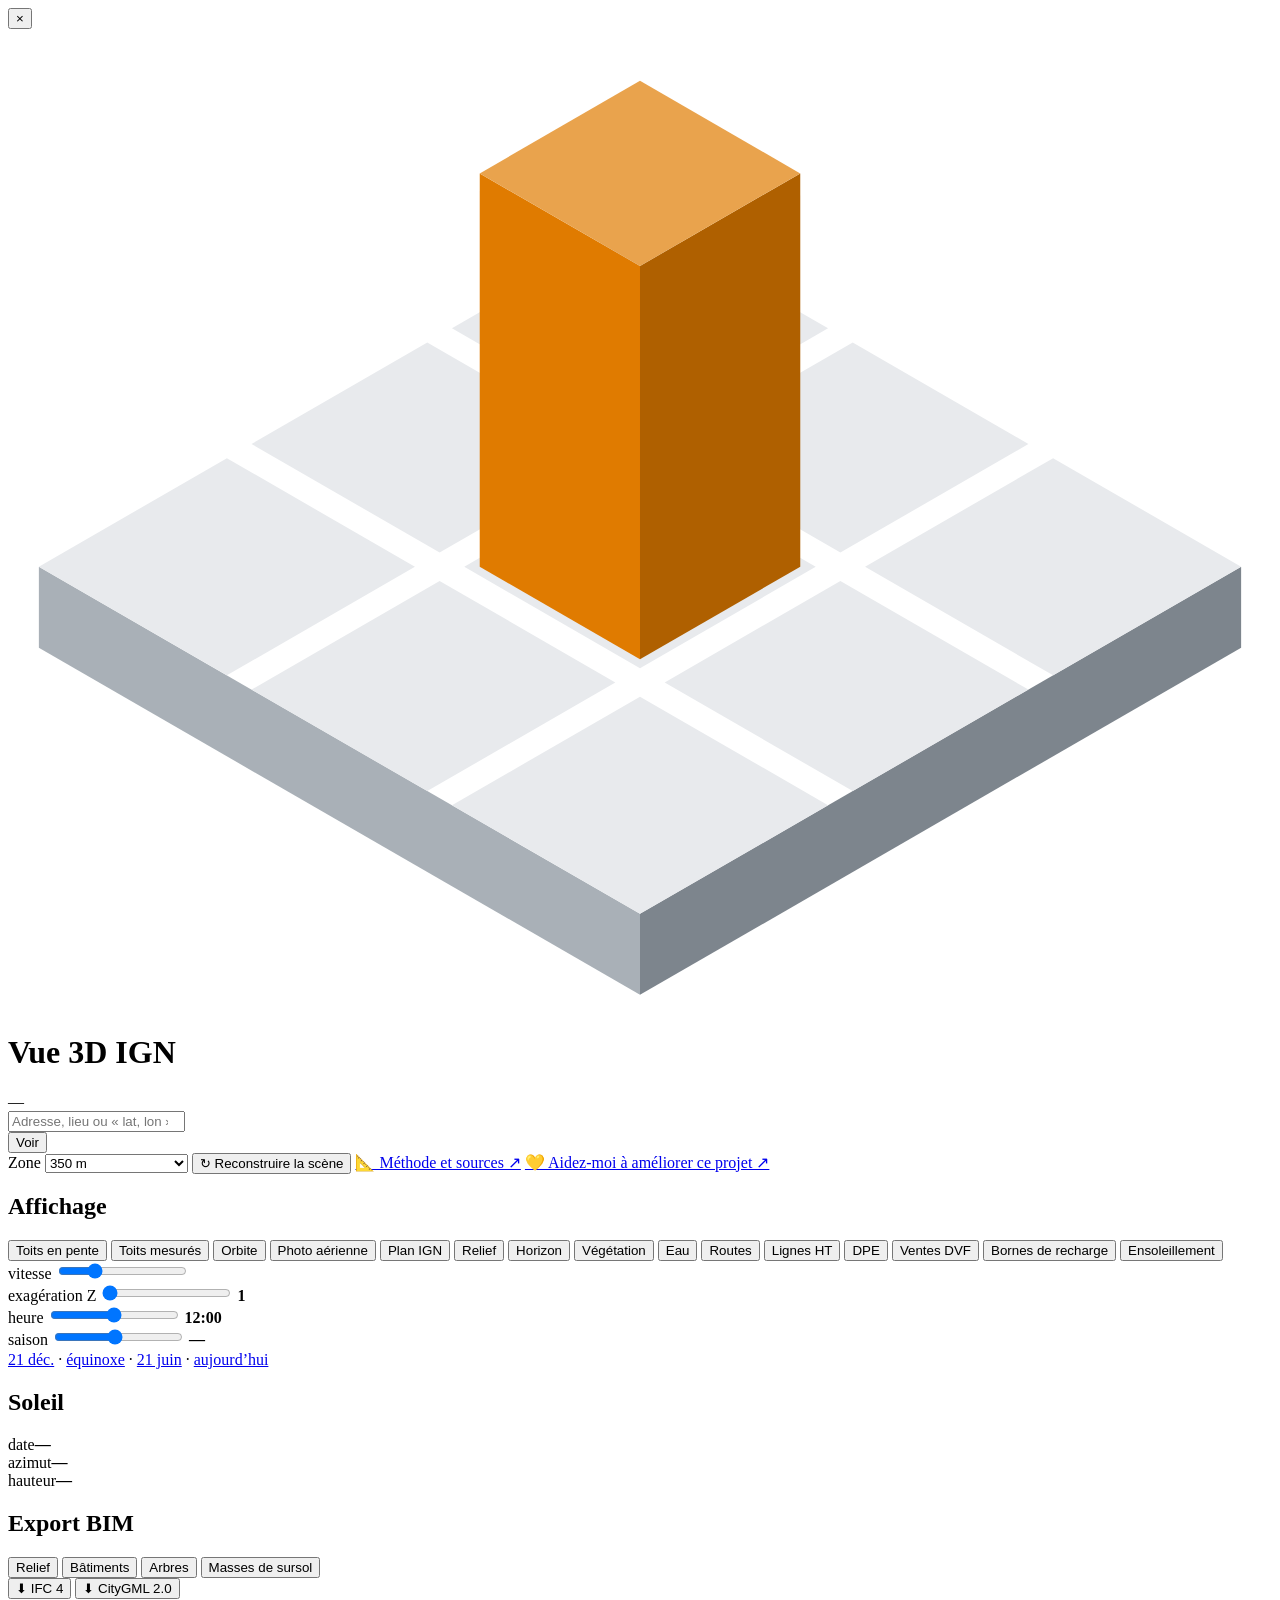
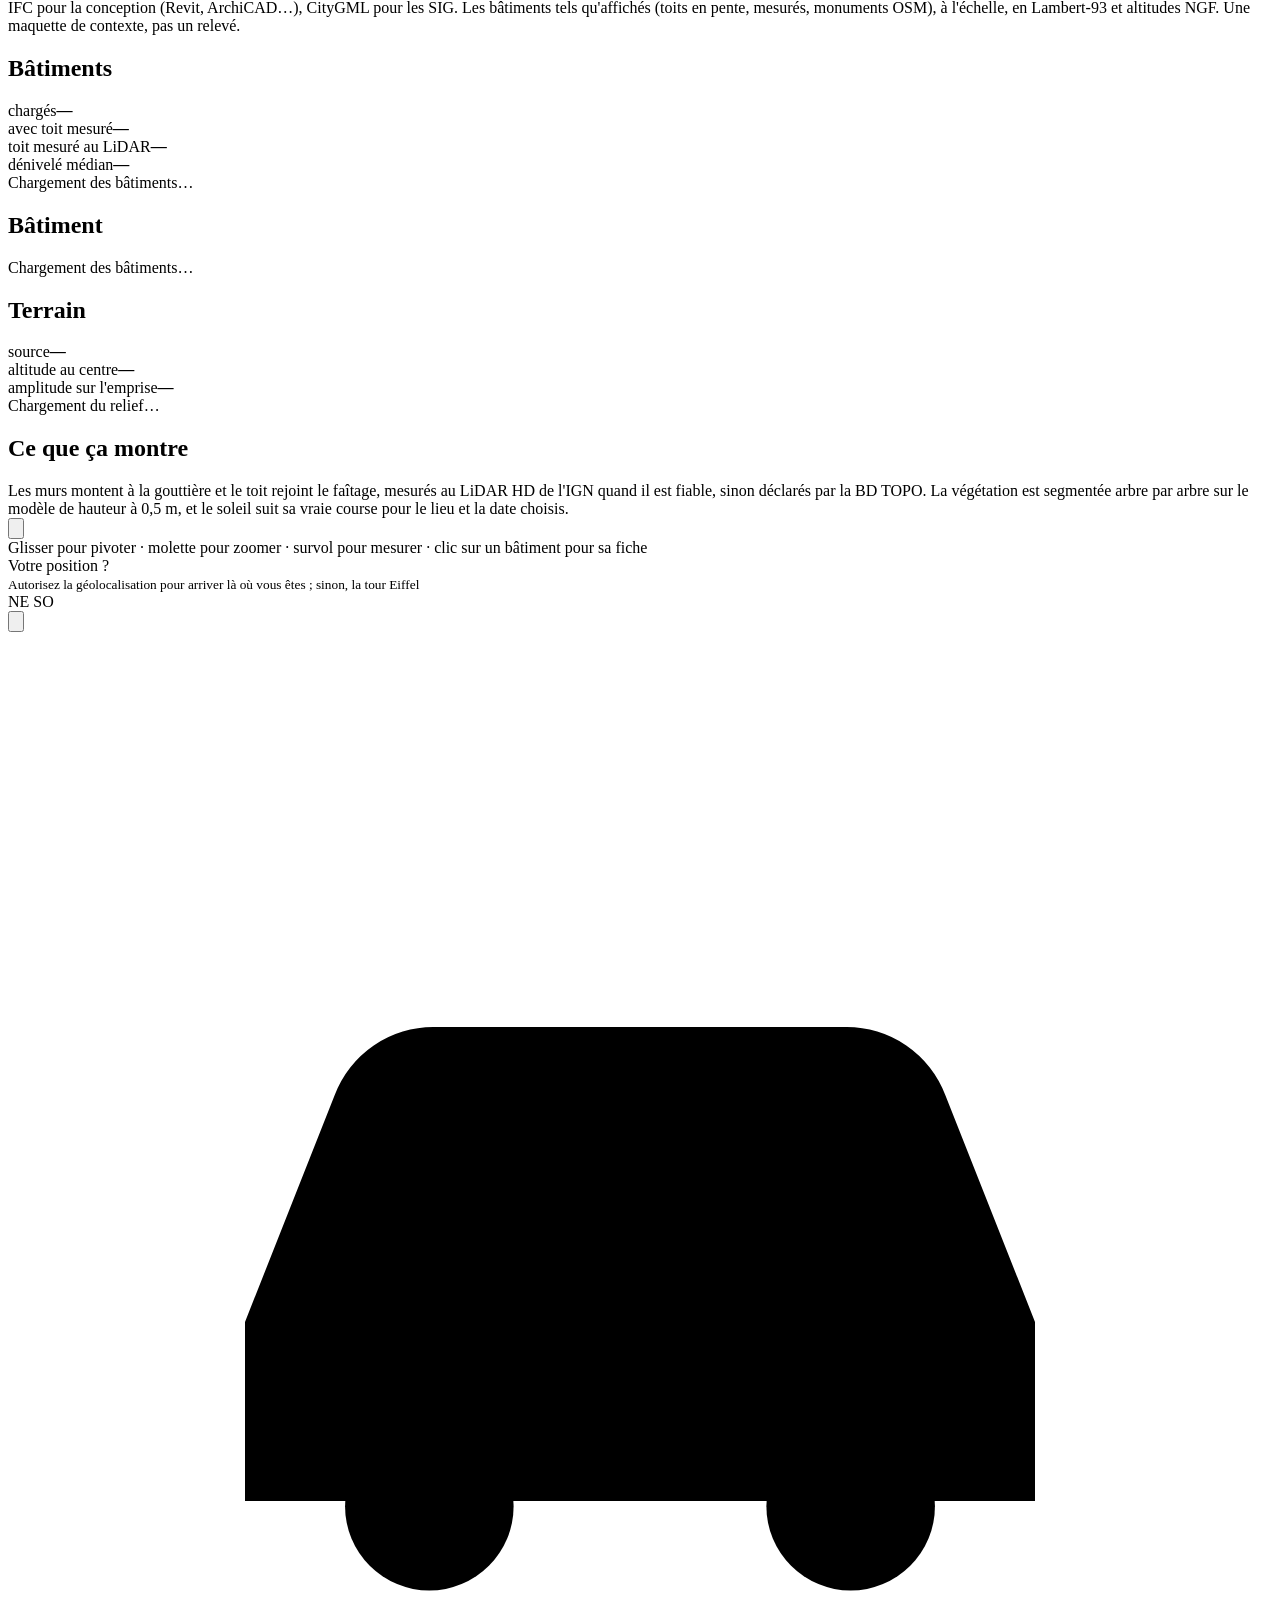
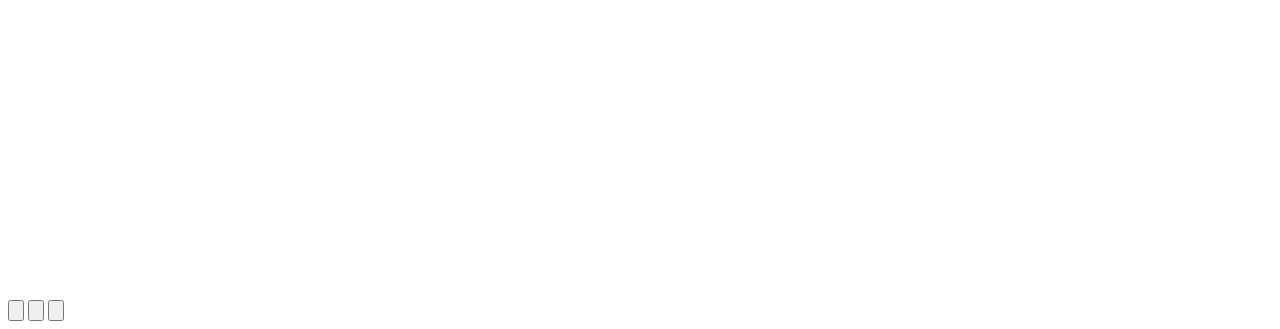
==== commit 70c77ea7: "feat(page): un lien pour soutenir le projet sur Tipeee « 💛 Aidez-moi à améliorer ce projet ↗ » sous " ====
--- a/vue3d/static/index.html
+++ b/vue3d/static/index.html
@@ -75,6 +75,8 @@
             <button type="button" id="btn-reconstruire" class="reconstruire"
                     title="Relire les données de l'IGN et reconstruire cette scène et ses couches. Au plus une fois toutes les 10 minutes.">↻ Reconstruire la scène</button>
             <a href="https://github.com/ysimonx/vue-3d-ign#readme" target="_blank" rel="noopener">📐 Méthode et sources ↗</a>
+            <a href="https://fr.tipeee.com/yannickoo" target="_blank" rel="noopener"
+               title="Vue 3D IGN est gratuit, sans publicité ni compte. Un don sur Tipeee me donne du temps pour l'améliorer : nouvelles couches, corrections, idées des visiteurs.">💛 Aidez-moi à améliorer ce projet ↗</a>
         </header>
 
         <div class="section">
@@ -92,6 +94,7 @@
                 <button class="toggle on" id="t-eau">Eau</button>
                 <button class="toggle on" id="t-routes">Routes</button>
                 <button class="toggle on" id="t-lignes">Lignes HT</button>
+                <button class="toggle on" id="t-eoliennes" hidden title="Éoliennes d'OpenStreetMap, jusqu'à l'anneau : moyeu, rotor, modèle">Éoliennes</button>
                 <button class="toggle on" id="t-constructions" hidden title="Réservoirs, torchères, cheminées, antennes et mâts de la BD TOPO">Réservoirs, mâts</button>
                 <button class="toggle on" id="t-ouvrages" hidden title="Murs, ponts, voies ferrées et terrains de sport de la BD TOPO">Murs, ponts, rails</button>
                 <button class="toggle" id="t-nuage" hidden title="Tout le bâti en points du nuage LiDAR HD ; les ouvrages ajourés, comme la tour Eiffel, y sont toujours">Nuage LiDAR</button>
@@ -246,12 +249,14 @@
             <div id="hint">Glisser pour pivoter · molette pour zoomer · survol pour mesurer · clic sur un bâtiment pour sa fiche</div>
             <div id="hud-drone" class="etat-couche" role="status" hidden></div>
             <div id="etat-monuments" class="etat-couche" role="status" hidden><i class="roue"></i><span></span></div>
+            <div id="etat-eoliennes" class="etat-couche" role="status" hidden><i class="roue"></i><span></span></div>
             <div id="etat-ouvrages" class="etat-couche" role="status" hidden><i class="roue"></i><span></span></div>
             <div id="etat-nuage" class="etat-couche" role="status" hidden><i class="roue"></i><span></span></div>
             <div id="etat-vehicules" class="etat-couche" role="status" hidden><i class="roue"></i><span></span></div>
             <div id="etat-foncier" class="etat-couche" role="status" hidden><i class="roue"></i><span></span></div>
             <div id="etat-solaire" class="etat-couche" role="status" hidden><i class="roue"></i><span></span></div>
             <div id="etat-partage" class="etat-couche" role="status" hidden><i class="roue"></i><span></span></div>
+            <div id="etat-avis" class="etat-couche" role="status" hidden><i class="roue"></i><span></span></div>
             <div id="etat-moi" class="etat-couche" role="status" hidden><i class="roue"></i><span></span></div>
             <div id="conseil-veg" class="etat-couche conseil" role="status" hidden>
                 <span></span>
@@ -384,6 +389,35 @@
             <button type="button" data-vers="o"><span class="pointe"></span>O</button>
         </div>
         <div id="tip"></div>
+        <!-- L'avis sur le rendu : 👍 et 👎 comptés pour tous ; un 👎 demande,
+             sans l'exiger, ce qui ne va pas (interface/avis.js). -->
+        <div id="avis" hidden>
+            <form id="avis-mot" hidden>
+                <label for="avis-texte">Qu'est-ce qui ne va pas ? <small>facultatif</small></label>
+                <textarea id="avis-texte" rows="3" maxlength="1000"
+                          placeholder="Un toit plat, des arbres sur la route, un bâtiment absent…"></textarea>
+                <p>La vue et sa capture partent avec votre avis.</p>
+                <div class="actions">
+                    <button type="button" class="passer">Passer</button>
+                    <button type="submit">Envoyer</button>
+                </div>
+            </form>
+            <div class="pouces" role="group" aria-label="Votre avis sur ce rendu">
+                <span class="question" aria-hidden="true">Ce rendu ?</span>
+                <button type="button" id="avis-pour" aria-pressed="false" title="Ce rendu me plaît">
+                    <svg viewBox="0 0 24 24" aria-hidden="true">
+                        <rect x="3" y="10.5" width="4" height="9.5" rx="1"/>
+                        <path d="M7 11.5l3.4-6.4a1.6 1.6 0 0 1 3 1L13 10.5h5.2a2 2 0 0 1 2 2.4l-1.3 5.5a2 2 0 0 1-2 1.6H7"/>
+                    </svg><span>0</span>
+                </button>
+                <button type="button" id="avis-contre" aria-pressed="false" title="Ce rendu ne me plaît pas : dites ce qui ne va pas">
+                    <svg viewBox="0 0 24 24" aria-hidden="true"><g transform="rotate(180 12 12)">
+                        <rect x="3" y="10.5" width="4" height="9.5" rx="1"/>
+                        <path d="M7 11.5l3.4-6.4a1.6 1.6 0 0 1 3 1L13 10.5h5.2a2 2 0 0 1 2 2.4l-1.3 5.5a2 2 0 0 1-2 1.6H7"/>
+                    </g></svg><span>0</span>
+                </button>
+            </div>
+        </div>
         <div id="credits"></div>
     </div>
 </div>
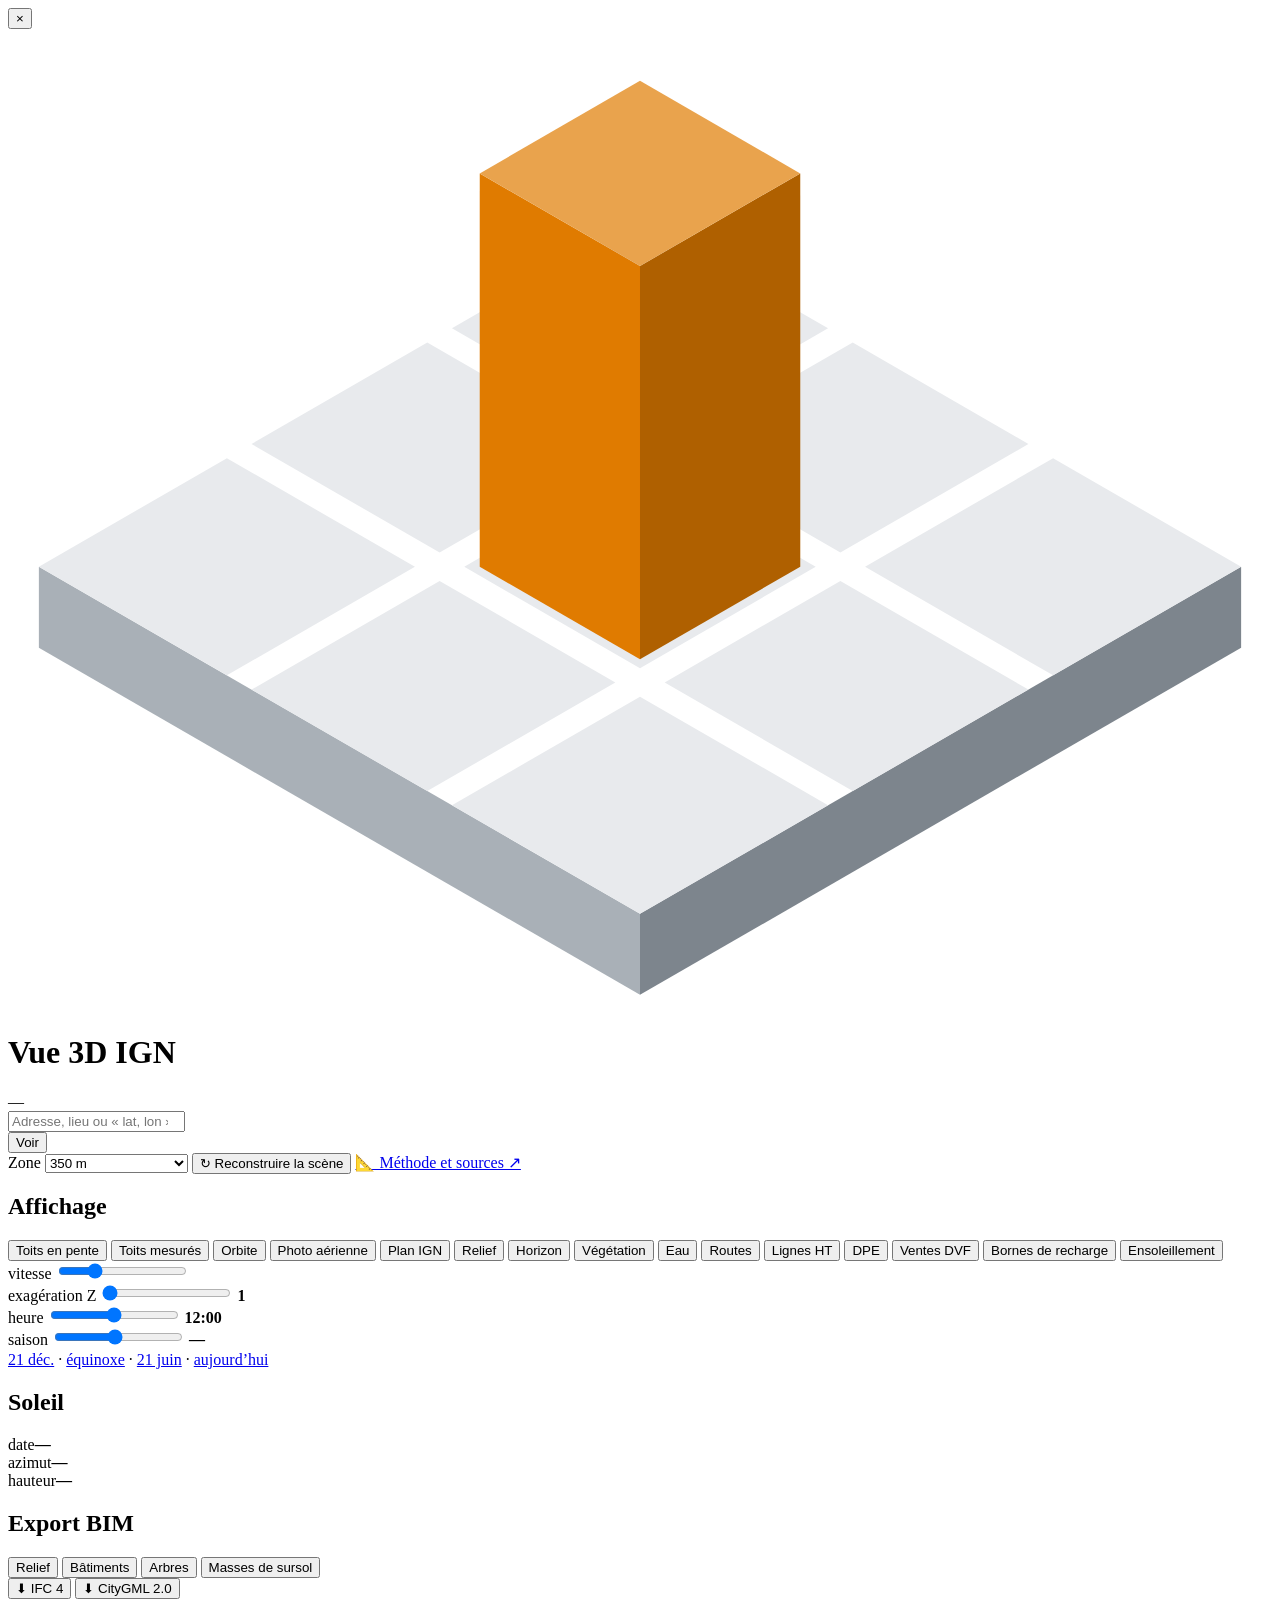
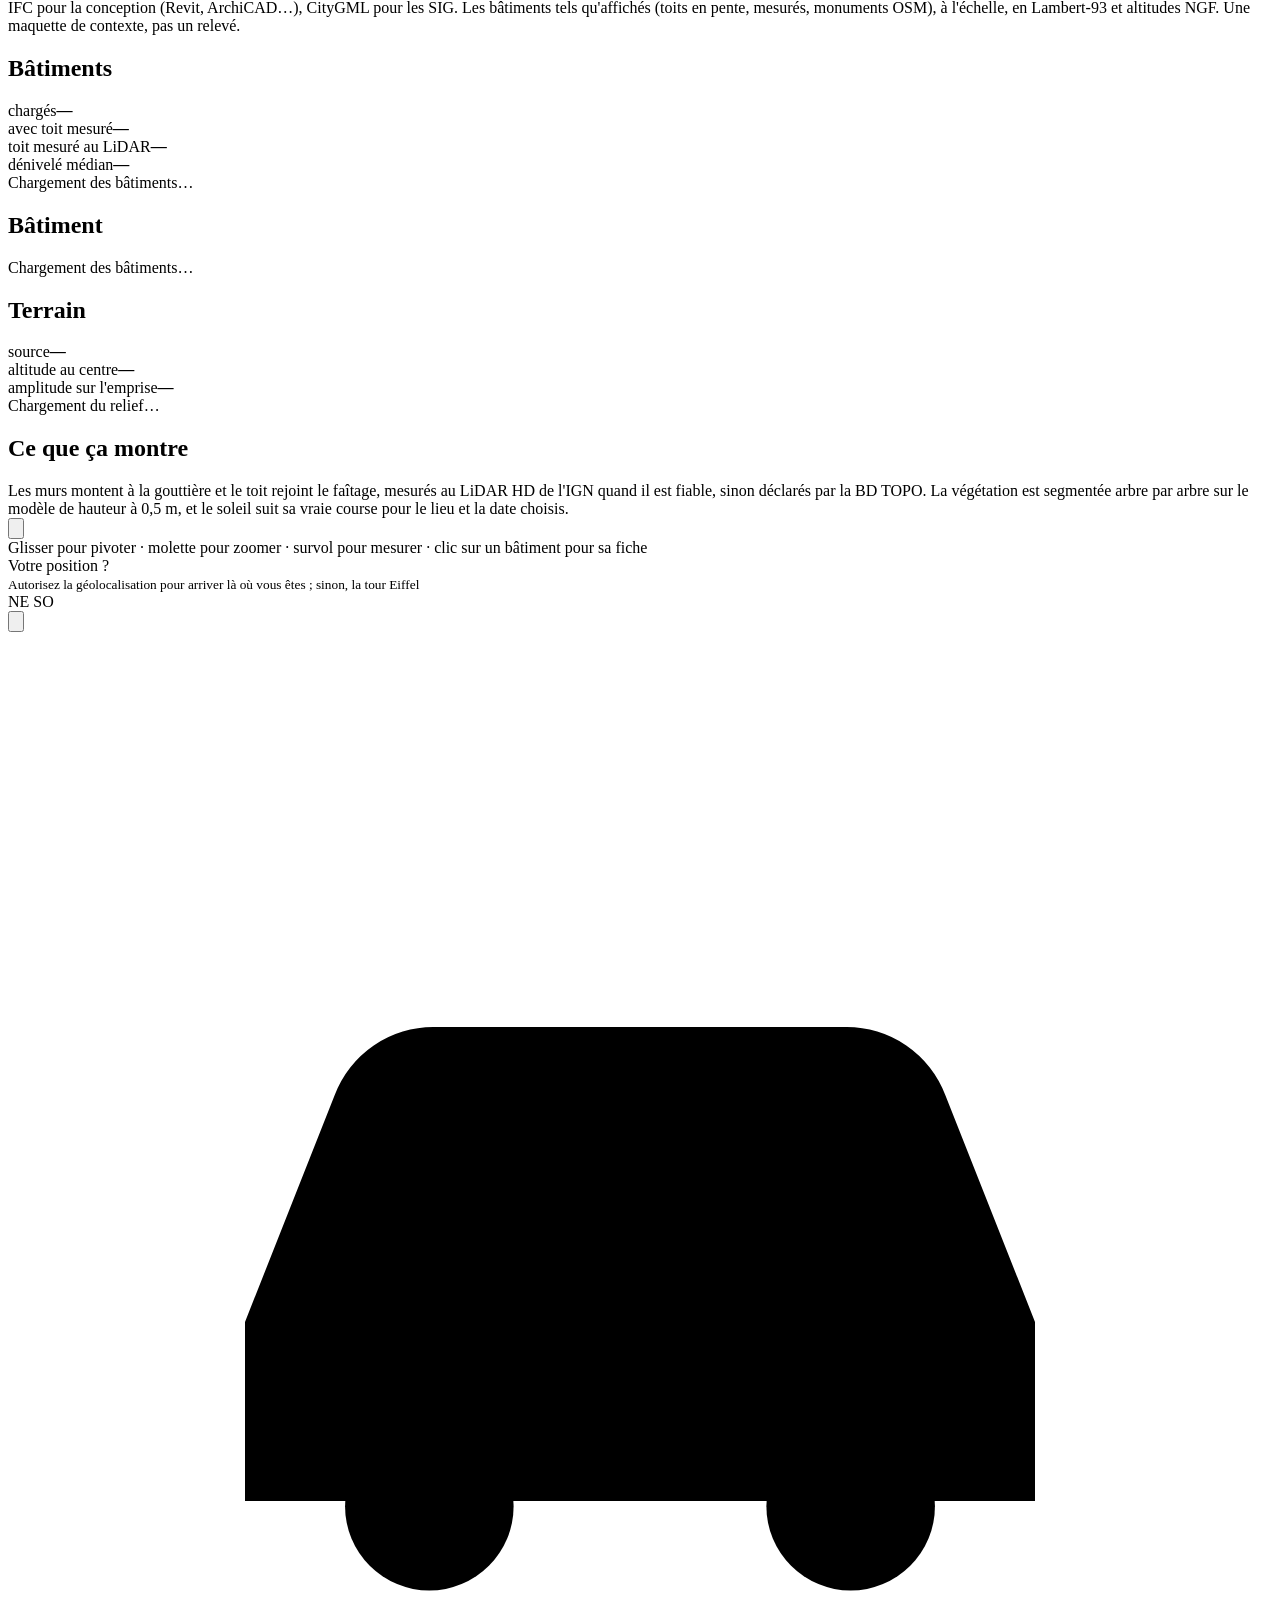
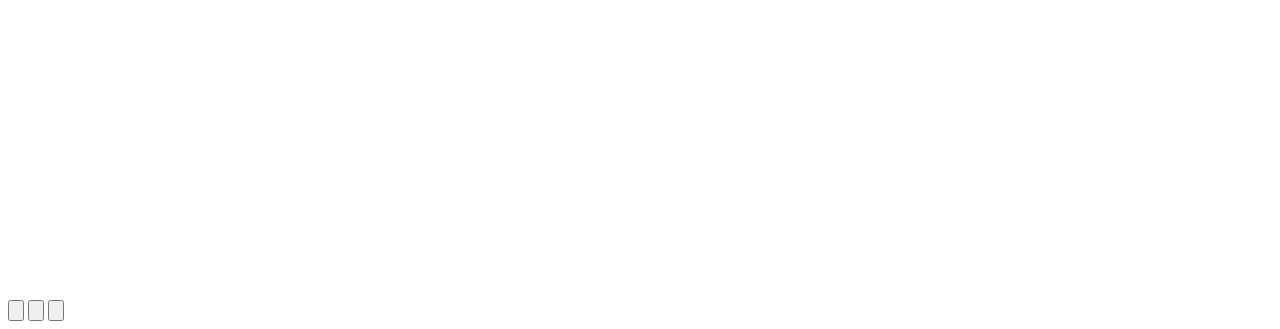
==== commit 0617496e: "feat(page): le logo de Tipeee et les exports BIM au-dessus de l'avis Le don sur Tipeee quitte le pan" ====
--- a/vue3d/static/index.html
+++ b/vue3d/static/index.html
@@ -75,8 +75,6 @@
             <button type="button" id="btn-reconstruire" class="reconstruire"
                     title="Relire les données de l'IGN et reconstruire cette scène et ses couches. Au plus une fois toutes les 10 minutes.">↻ Reconstruire la scène</button>
             <a href="https://github.com/ysimonx/vue-3d-ign#readme" target="_blank" rel="noopener">📐 Méthode et sources ↗</a>
-            <a href="https://fr.tipeee.com/yannickoo" target="_blank" rel="noopener"
-               title="Vue 3D IGN est gratuit, sans publicité ni compte. Un don sur Tipeee me donne du temps pour l'améliorer : nouvelles couches, corrections, idées des visiteurs.">💛 Aidez-moi à améliorer ce projet ↗</a>
         </header>
 
         <div class="section">
@@ -392,6 +390,31 @@
         <!-- L'avis sur le rendu : 👍 et 👎 comptés pour tous ; un 👎 demande,
              sans l'exiger, ce qui ne va pas (interface/avis.js). -->
         <div id="avis" hidden>
+            <!-- Sur ordinateur, les deux exports BIM du panneau à portée de la vue :
+                 leur data-format les branche à export/boutons.js, mêmes options. -->
+            <div class="exports" role="group" aria-label="Exporter la vue">
+                <button type="button" data-format="ifc"
+                        title="Télécharger la vue en IFC 4, pour Revit, ArchiCAD… (options : panneau, Export BIM)">
+                    <svg viewBox="0 0 24 24" aria-hidden="true"><path d="M12 4v11M7 10.5l5 5 5-5M5 20h14"/></svg>IFC
+                </button>
+                <button type="button" data-format="citygml"
+                        title="Télécharger la vue en CityGML 2.0, pour les SIG (options : panneau, Export BIM)">
+                    <svg viewBox="0 0 24 24" aria-hidden="true"><path d="M12 4v11M7 10.5l5 5 5-5M5 20h14"/></svg>CityGML
+                </button>
+            </div>
+            <!-- Le logo de Tipeee (son favicon), écrit ici : rien n'est chargé de chez eux. -->
+            <a id="soutenir" href="https://fr.tipeee.com/yannickoo" target="_blank" rel="noopener"
+               title="Aidez-moi à améliorer ce projet : un don sur Tipeee">
+                <svg viewBox="0 0 480.3 480.3" role="img" aria-label="Aidez-moi à améliorer ce projet : un don sur Tipeee">
+                    <rect width="480.3" height="480.3" rx="80" fill="#D84556"/>
+                    <g fill="#fff">
+                        <path d="M257.8,277.2h-11.2l0-115.4c0-2-1.6-3.6-3.5-3.6l-59.7,17.9c-2.7,0.7-3.5,3.2-3.5,5.2l0,34.3c0,2,1.6,3.6,3.5,3.6L194,216l0,61.3h-11.2c-2,0-3.5,1.6-3.5,3.6l0,35.9c0,2,1.6,3.6,3.5,3.6l75.1,0c2,0,3.5-1.6,3.5-3.6l0-35.9C261.3,278.8,259.7,277.2,257.8,277.2z"/>
+                        <path d="M220.2,153.1c14.5,0,26.3-11.8,26.3-26.3c0-14.5-11.8-26.3-26.3-26.3c-14.5,0-26.3,11.8-26.3,26.3C193.9,141.3,205.7,153.1,220.2,153.1z"/>
+                        <path d="M158.3,158.2h-27.5c0-0.9,0-1.8,0-2.8l0-35.6c0,0,0.9-10-9.8-6.3c-10.7,3.7-35.2,10.8-35.2,10.8s-5.7,0.8-5.7,8.2c0,6.2,0.1,9.8,0.2,25.6l-13,0c-2,0-3.5,1.6-3.5,3.6l0,35.9c0,2,1.6,3.6,3.5,3.6h13.2c0,19.1,0.1,44.3,0.1,78.2c0,0-3.2,63.4,76.8,32.2c0,0,4-2.2,4.3-5.7l0-34.7c0,0,0-5.3-4.9-2.9c0,0-26,11.9-26-5.1c0-13.7,0-14.3,0-61.9l27.5,0c2,0,3.5-1.6,3.5-3.6l0-35.9C161.8,159.8,160.2,158.2,158.3,158.2z"/>
+                        <path d="M355.5,158.2c-8.6,0-16.8,1.7-24.4,4.9v-1.5c0-2-1.6-3.6-3.5-3.6l-60.5,0c-2,0-3.5,1.6-3.5,3.6v35.9c0,2,1.6,3.6,3.5,3.6h11.5l0,139.3H267c-2,0-3.5,1.6-3.5,3.6l0,35.9c0,2,1.6,3.6,3.5,3.6l75.3,0c2,0,3.5-1.6,3.5-3.6V344c0-2-1.6-3.6-3.5-3.6h-11.2l0-25.2c7.6,3.2,15.8,4.9,24.4,4.9c39.1,0,70.8-36.3,70.8-81C426.2,194.5,394.6,158.2,355.5,158.2zM356.3,278.2c-14-0.1-25.3-17.6-25.2-39.1c0.1-21.5,11.5-38.9,25.5-38.9c14,0.1,25.3,17.6,25.2,39.1C381.7,260.9,370.3,278.3,356.3,278.2z"/>
+                    </g>
+                </svg>
+            </a>
             <form id="avis-mot" hidden>
                 <label for="avis-texte">Qu'est-ce qui ne va pas ? <small>facultatif</small></label>
                 <textarea id="avis-texte" rows="3" maxlength="1000"
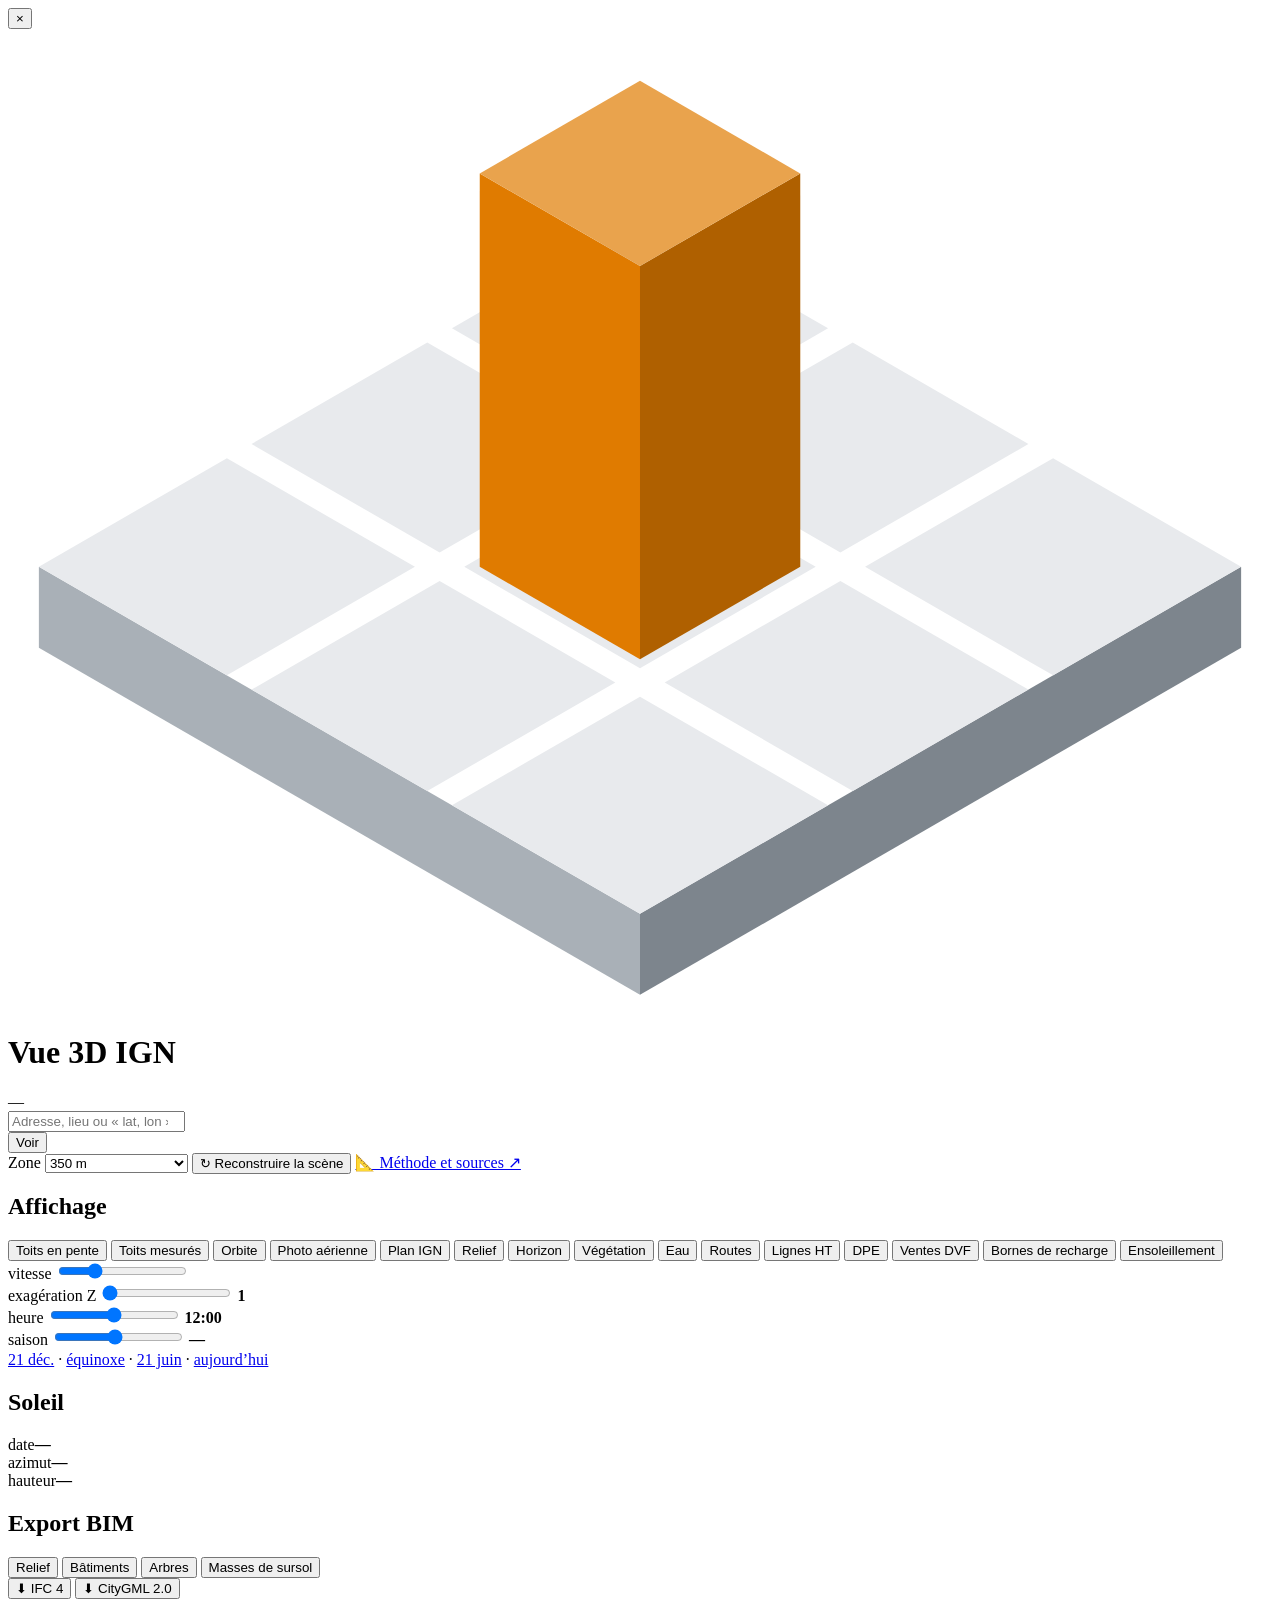
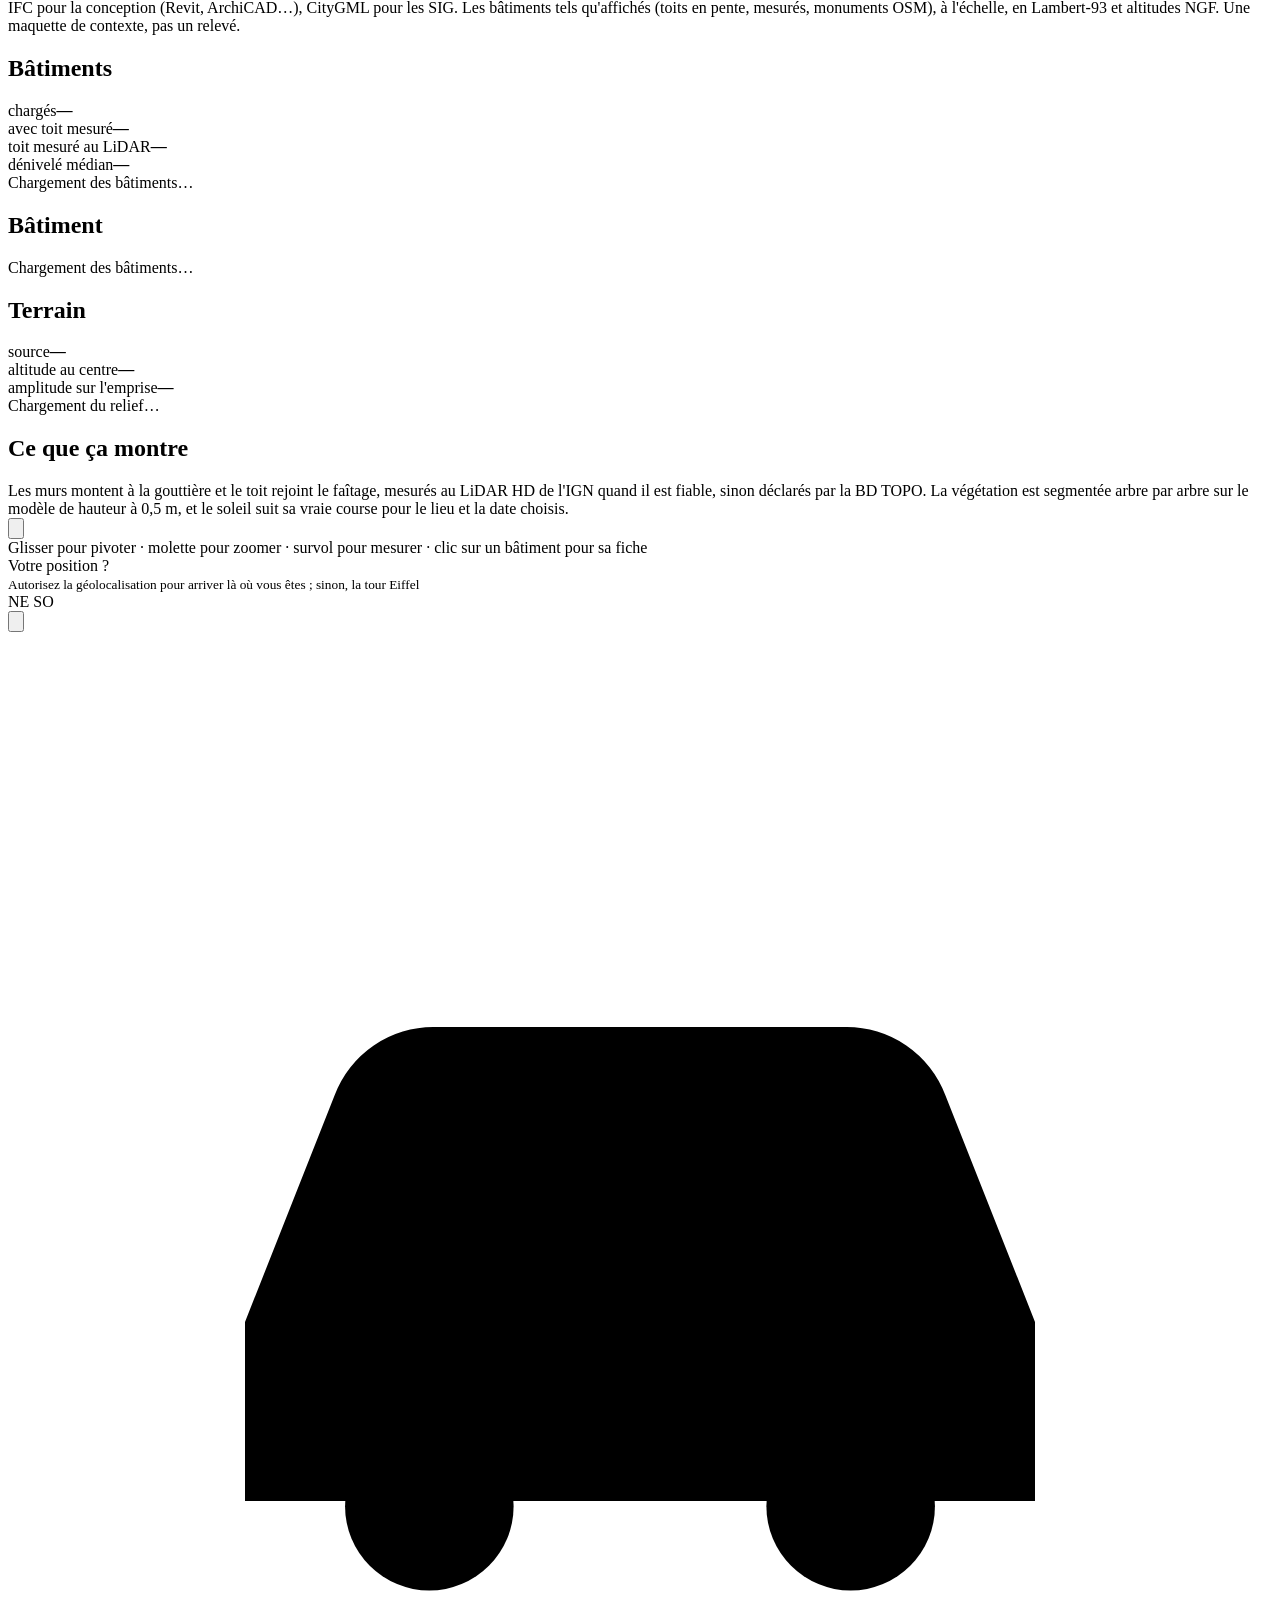
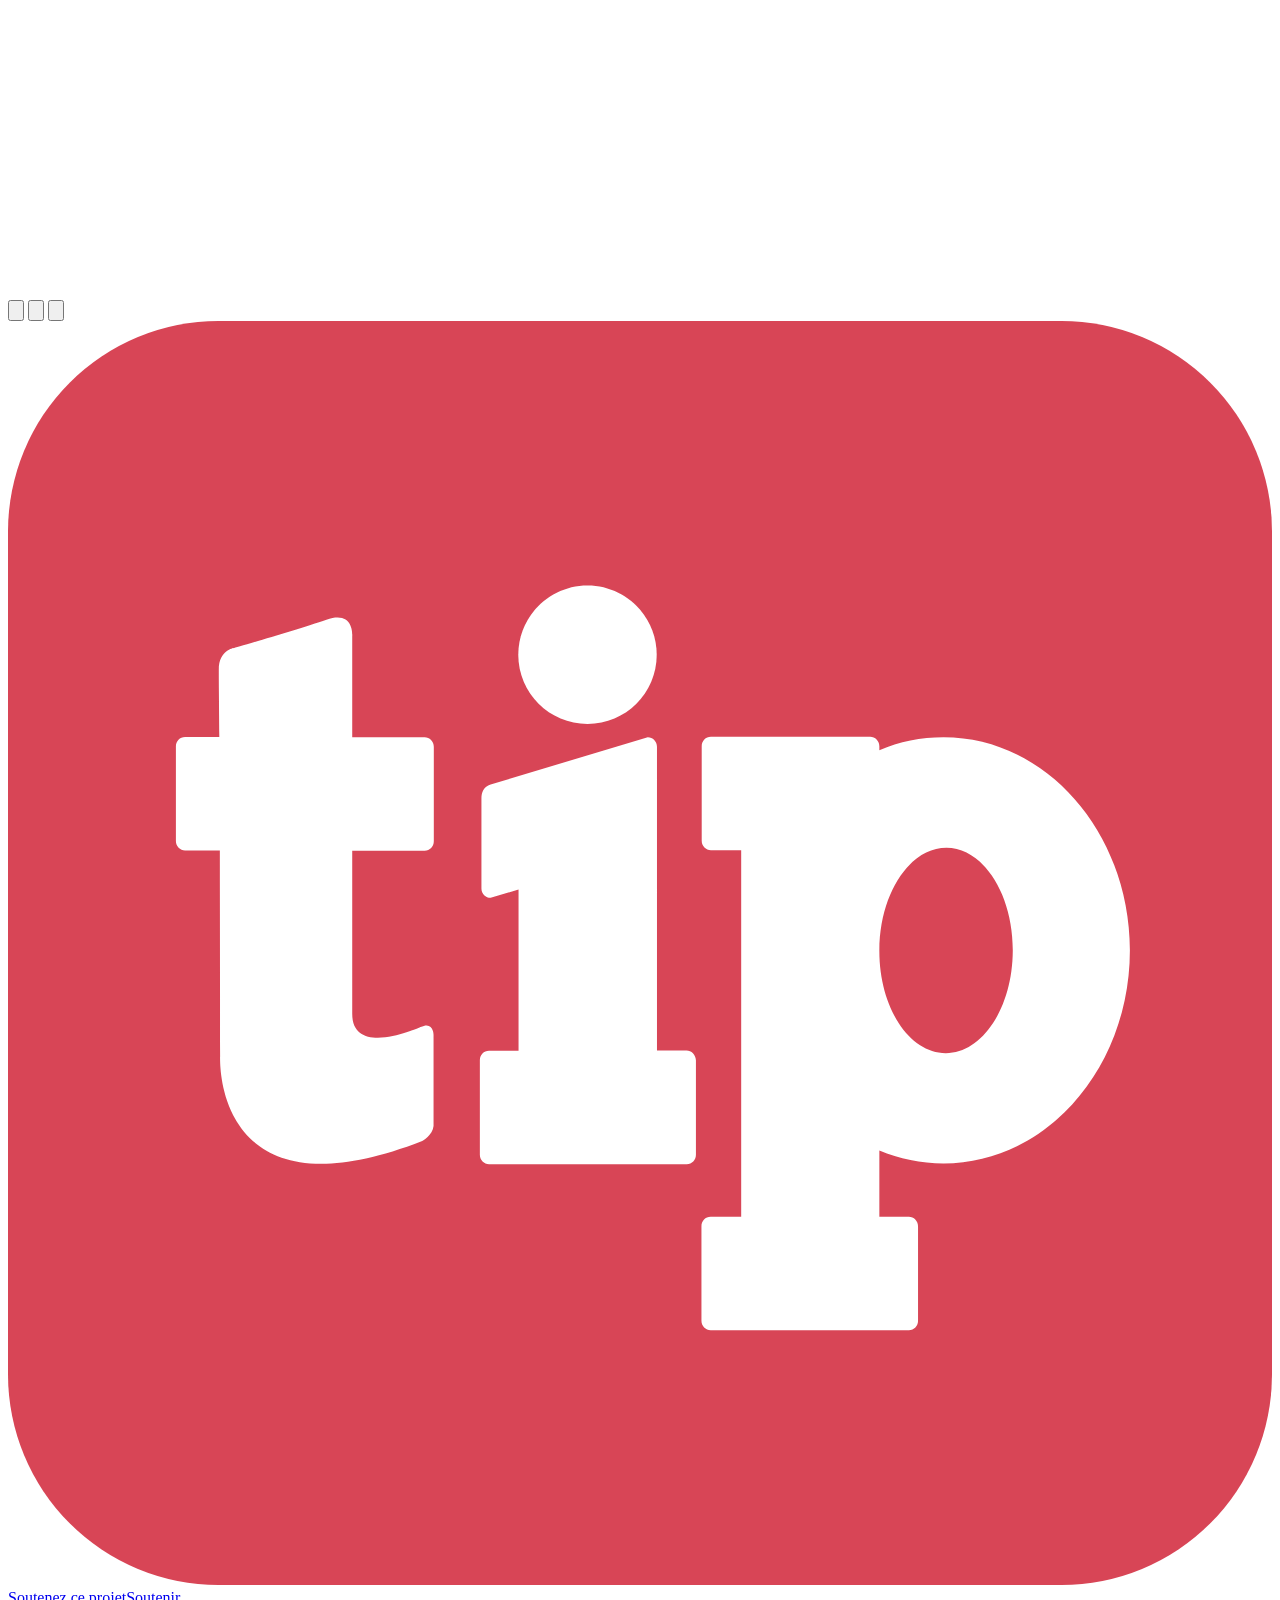
==== commit 97eecf8e: "feat(page): « Soutenez ce projet » au-dessus des crédits, l'export BIM expliqué et remercié Le don s" ====
--- a/vue3d/static/index.html
+++ b/vue3d/static/index.html
@@ -392,7 +392,16 @@
         <div id="avis" hidden>
             <!-- Sur ordinateur, les deux exports BIM du panneau à portée de la vue :
                  leur data-format les branche à export/boutons.js, mêmes options. -->
-            <div class="exports" role="group" aria-label="Exporter la vue">
+            <div class="exports" role="group" aria-label="Exporter la vue en maquette BIM">
+                <span class="titre" aria-hidden="true">Export BIM</span>
+                <!-- Hors du métier, « IFC » et « CityGML » ne disent rien : une bulle le dit. -->
+                <button type="button" class="aide" aria-label="À quoi sert l'export BIM ?"
+                        aria-describedby="aide-bim">?</button>
+                <span class="bulle" id="aide-bim" role="tooltip"><b>La maquette 3D de cette
+                    vue</b>, bâtiments, relief et arbres, dans un fichier à ouvrir dans un
+                    logiciel d'architecture (IFC : Revit, ArchiCAD…) ou de ville en 3D
+                    (CityGML : FME, FZKViewer…). Ce qui part se choisit dans le panneau, à
+                    « Export BIM ».</span>
                 <button type="button" data-format="ifc"
                         title="Télécharger la vue en IFC 4, pour Revit, ArchiCAD… (options : panneau, Export BIM)">
                     <svg viewBox="0 0 24 24" aria-hidden="true"><path d="M12 4v11M7 10.5l5 5 5-5M5 20h14"/></svg>IFC
@@ -402,19 +411,6 @@
                     <svg viewBox="0 0 24 24" aria-hidden="true"><path d="M12 4v11M7 10.5l5 5 5-5M5 20h14"/></svg>CityGML
                 </button>
             </div>
-            <!-- Le logo de Tipeee (son favicon), écrit ici : rien n'est chargé de chez eux. -->
-            <a id="soutenir" href="https://fr.tipeee.com/yannickoo" target="_blank" rel="noopener"
-               title="Aidez-moi à améliorer ce projet : un don sur Tipeee">
-                <svg viewBox="0 0 480.3 480.3" role="img" aria-label="Aidez-moi à améliorer ce projet : un don sur Tipeee">
-                    <rect width="480.3" height="480.3" rx="80" fill="#D84556"/>
-                    <g fill="#fff">
-                        <path d="M257.8,277.2h-11.2l0-115.4c0-2-1.6-3.6-3.5-3.6l-59.7,17.9c-2.7,0.7-3.5,3.2-3.5,5.2l0,34.3c0,2,1.6,3.6,3.5,3.6L194,216l0,61.3h-11.2c-2,0-3.5,1.6-3.5,3.6l0,35.9c0,2,1.6,3.6,3.5,3.6l75.1,0c2,0,3.5-1.6,3.5-3.6l0-35.9C261.3,278.8,259.7,277.2,257.8,277.2z"/>
-                        <path d="M220.2,153.1c14.5,0,26.3-11.8,26.3-26.3c0-14.5-11.8-26.3-26.3-26.3c-14.5,0-26.3,11.8-26.3,26.3C193.9,141.3,205.7,153.1,220.2,153.1z"/>
-                        <path d="M158.3,158.2h-27.5c0-0.9,0-1.8,0-2.8l0-35.6c0,0,0.9-10-9.8-6.3c-10.7,3.7-35.2,10.8-35.2,10.8s-5.7,0.8-5.7,8.2c0,6.2,0.1,9.8,0.2,25.6l-13,0c-2,0-3.5,1.6-3.5,3.6l0,35.9c0,2,1.6,3.6,3.5,3.6h13.2c0,19.1,0.1,44.3,0.1,78.2c0,0-3.2,63.4,76.8,32.2c0,0,4-2.2,4.3-5.7l0-34.7c0,0,0-5.3-4.9-2.9c0,0-26,11.9-26-5.1c0-13.7,0-14.3,0-61.9l27.5,0c2,0,3.5-1.6,3.5-3.6l0-35.9C161.8,159.8,160.2,158.2,158.3,158.2z"/>
-                        <path d="M355.5,158.2c-8.6,0-16.8,1.7-24.4,4.9v-1.5c0-2-1.6-3.6-3.5-3.6l-60.5,0c-2,0-3.5,1.6-3.5,3.6v35.9c0,2,1.6,3.6,3.5,3.6h11.5l0,139.3H267c-2,0-3.5,1.6-3.5,3.6l0,35.9c0,2,1.6,3.6,3.5,3.6l75.3,0c2,0,3.5-1.6,3.5-3.6V344c0-2-1.6-3.6-3.5-3.6h-11.2l0-25.2c7.6,3.2,15.8,4.9,24.4,4.9c39.1,0,70.8-36.3,70.8-81C426.2,194.5,394.6,158.2,355.5,158.2zM356.3,278.2c-14-0.1-25.3-17.6-25.2-39.1c0.1-21.5,11.5-38.9,25.5-38.9c14,0.1,25.3,17.6,25.2,39.1C381.7,260.9,370.3,278.3,356.3,278.2z"/>
-                    </g>
-                </svg>
-            </a>
             <form id="avis-mot" hidden>
                 <label for="avis-texte">Qu'est-ce qui ne va pas ? <small>facultatif</small></label>
                 <textarea id="avis-texte" rows="3" maxlength="1000"
@@ -442,6 +438,33 @@
             </div>
         </div>
         <div id="credits"></div>
+        <!-- Le don, en bas à droite au-dessus des crédits : à côté de l'avis, il
+             passait inaperçu. Le logo de Tipeee (leur favicon) est écrit ici :
+             rien n'est chargé de chez eux. -->
+        <a id="soutenir" href="https://fr.tipeee.com/yannickoo" target="_blank" rel="noopener"
+           title="Vue 3D IGN est gratuit, sans publicité ni compte : un don sur Tipeee me donne du temps pour l'améliorer">
+            <svg viewBox="0 0 480.3 480.3" aria-hidden="true">
+                <rect width="480.3" height="480.3" rx="80" fill="#D84556"/>
+                <g fill="#fff">
+                    <path d="M257.8,277.2h-11.2l0-115.4c0-2-1.6-3.6-3.5-3.6l-59.7,17.9c-2.7,0.7-3.5,3.2-3.5,5.2l0,34.3c0,2,1.6,3.6,3.5,3.6L194,216l0,61.3h-11.2c-2,0-3.5,1.6-3.5,3.6l0,35.9c0,2,1.6,3.6,3.5,3.6l75.1,0c2,0,3.5-1.6,3.5-3.6l0-35.9C261.3,278.8,259.7,277.2,257.8,277.2z"/>
+                    <path d="M220.2,153.1c14.5,0,26.3-11.8,26.3-26.3c0-14.5-11.8-26.3-26.3-26.3c-14.5,0-26.3,11.8-26.3,26.3C193.9,141.3,205.7,153.1,220.2,153.1z"/>
+                    <path d="M158.3,158.2h-27.5c0-0.9,0-1.8,0-2.8l0-35.6c0,0,0.9-10-9.8-6.3c-10.7,3.7-35.2,10.8-35.2,10.8s-5.7,0.8-5.7,8.2c0,6.2,0.1,9.8,0.2,25.6l-13,0c-2,0-3.5,1.6-3.5,3.6l0,35.9c0,2,1.6,3.6,3.5,3.6h13.2c0,19.1,0.1,44.3,0.1,78.2c0,0-3.2,63.4,76.8,32.2c0,0,4-2.2,4.3-5.7l0-34.7c0,0,0-5.3-4.9-2.9c0,0-26,11.9-26-5.1c0-13.7,0-14.3,0-61.9l27.5,0c2,0,3.5-1.6,3.5-3.6l0-35.9C161.8,159.8,160.2,158.2,158.3,158.2z"/>
+                    <path d="M355.5,158.2c-8.6,0-16.8,1.7-24.4,4.9v-1.5c0-2-1.6-3.6-3.5-3.6l-60.5,0c-2,0-3.5,1.6-3.5,3.6v35.9c0,2,1.6,3.6,3.5,3.6h11.5l0,139.3H267c-2,0-3.5,1.6-3.5,3.6l0,35.9c0,2,1.6,3.6,3.5,3.6l75.3,0c2,0,3.5-1.6,3.5-3.6V344c0-2-1.6-3.6-3.5-3.6h-11.2l0-25.2c7.6,3.2,15.8,4.9,24.4,4.9c39.1,0,70.8-36.3,70.8-81C426.2,194.5,394.6,158.2,355.5,158.2zM356.3,278.2c-14-0.1-25.3-17.6-25.2-39.1c0.1-21.5,11.5-38.9,25.5-38.9c14,0.1,25.3,17.6,25.2,39.1C381.7,260.9,370.3,278.3,356.3,278.2z"/>
+                </g>
+            </svg>
+            <span class="long">Soutenez ce projet</span><span class="court">Soutenir</span>
+        </a>
+        <!-- Après un export BIM, une fois par page (export/boutons.js) : le
+             fichier rend un vrai service, c'est le moment de proposer le don. -->
+        <div id="merci-export" role="dialog" aria-labelledby="merci-titre" hidden>
+            <h3 id="merci-titre">Fichier téléchargé</h3>
+            <p><span class="fichier"></span> est dans vos téléchargements. S'il vous rend
+                service, un merci sur Tipeee m'aide à améliorer ce projet.</p>
+            <div class="actions">
+                <button type="button" class="fermer">Fermer</button>
+                <a href="https://fr.tipeee.com/yannickoo" target="_blank" rel="noopener">Dire merci sur Tipeee ↗</a>
+            </div>
+        </div>
     </div>
 </div>
 
